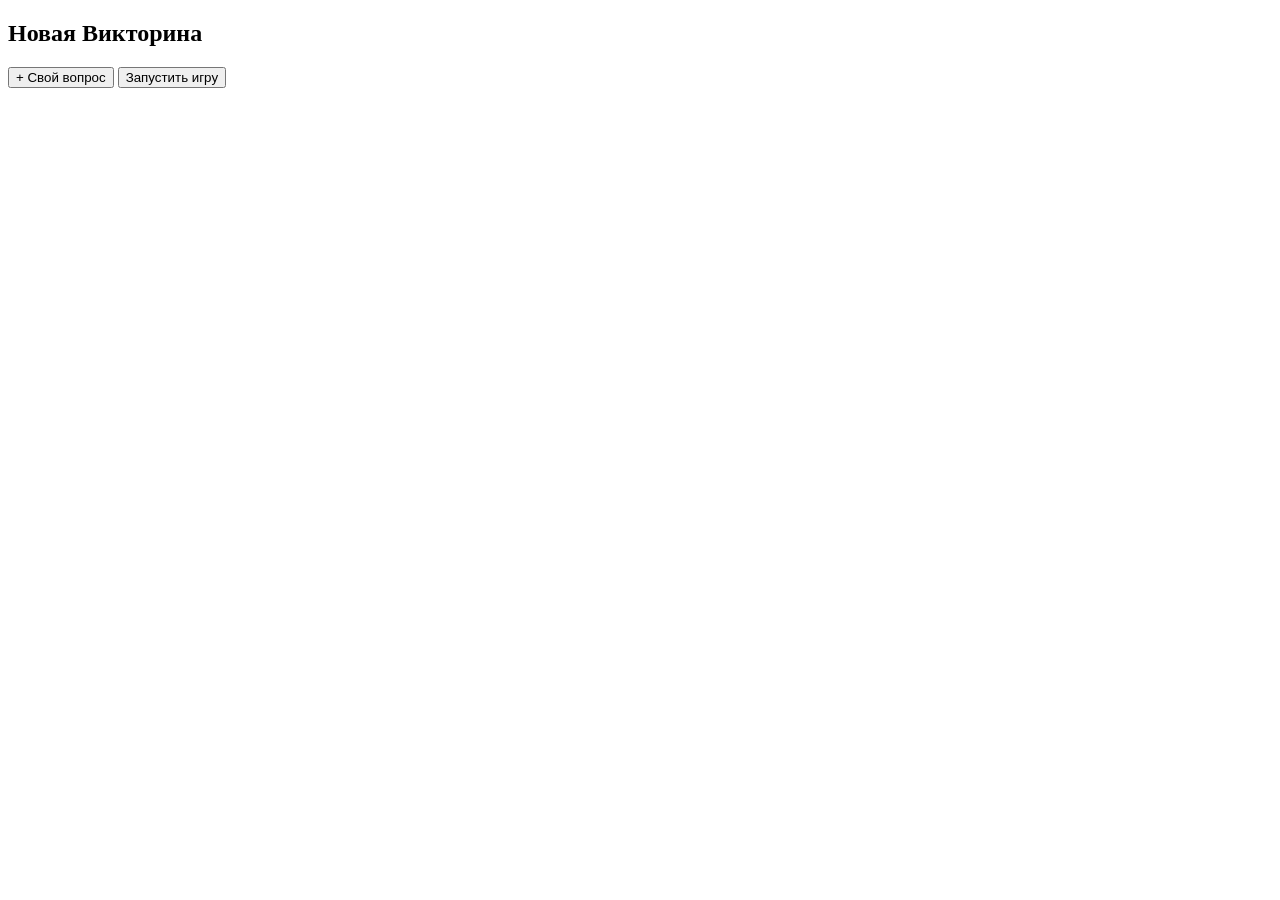
==== frontend/create.html @ ed693cd4 "Обнова" ====
<!DOCTYPE html>
<html lang="ru">
<head>
    <meta charset="UTF-8">
    <title>Создать Викторину</title>
    <link rel="stylesheet" href="css/style.css">
    <link rel="stylesheet" href="css/admin.css">
</head>
<body>
    <div class="glass-card">
        <h2>Новая Викторина</h2>
        <div id="questions-list"></div>
        <button onclick="addNewQuestion()" class="btn-add">+ Свой вопрос</button>
        <button onclick="saveAndGo()" class="btn-primary">Запустить игру</button>
    </div>

    <script src="js/admin.js"></script>
</body>
</html>
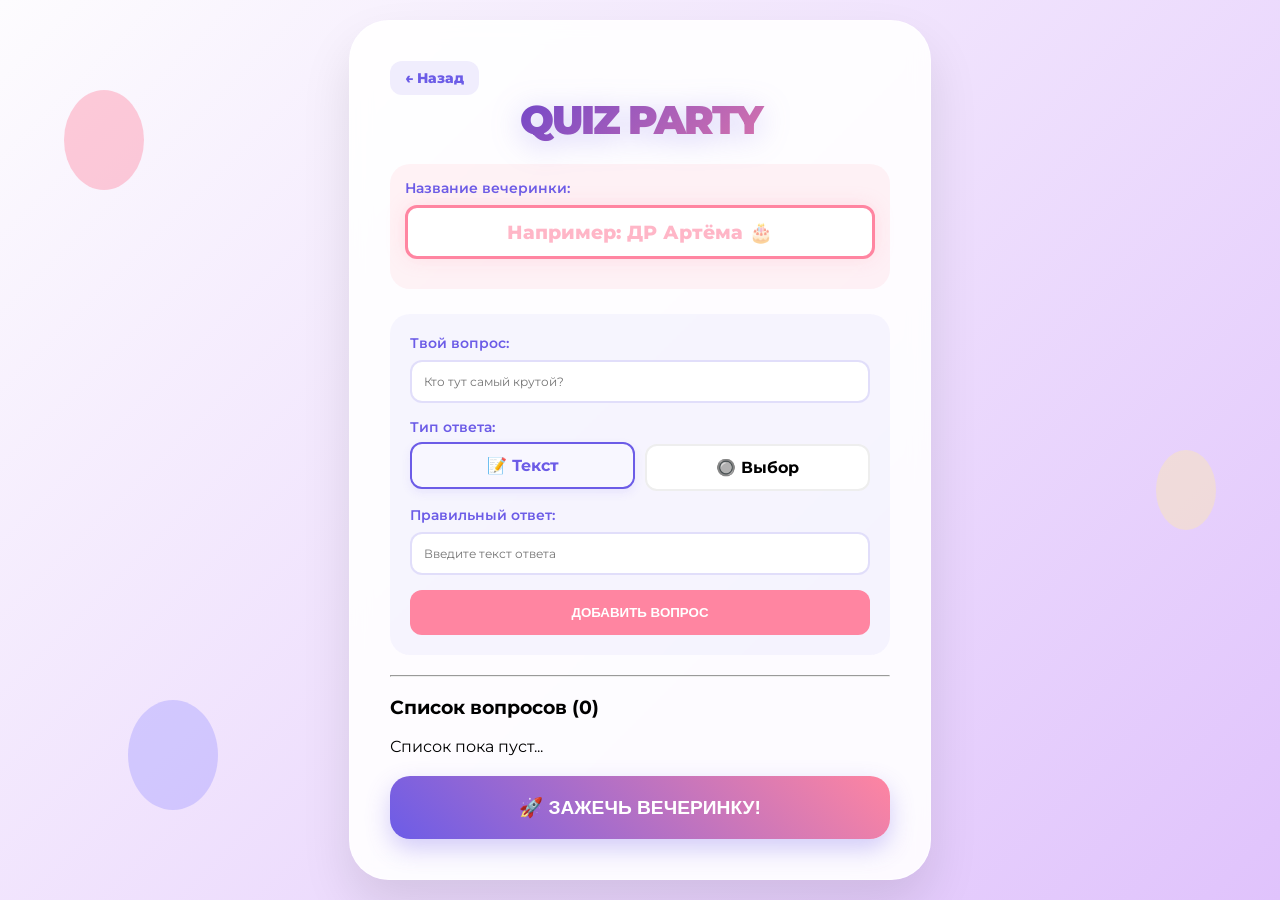
==== commit 2b4e35e1: "redesign and logic code copy" ====
--- a/frontend/create.html
+++ b/frontend/create.html
@@ -2,18 +2,80 @@
 <html lang="ru">
 <head>
     <meta charset="UTF-8">
-    <title>Создать Викторину</title>
+    <meta name="viewport" content="width=device-width, initial-scale=1.0, maximum-scale=1.0, user-scalable=no">
+    <title>Создание Quiz Party</title>
+    <link href="https://fonts.googleapis.com/css2?family=Montserrat:wght@400;600;800&display=swap" rel="stylesheet">
     <link rel="stylesheet" href="css/style.css">
-    <link rel="stylesheet" href="css/admin.css">
+    <link rel="stylesheet" href="css/create.css">
 </head>
-<body>
-    <div class="glass-card">
-        <h2>Новая Викторина</h2>
-        <div id="questions-list"></div>
-        <button onclick="addNewQuestion()" class="btn-add">+ Свой вопрос</button>
-        <button onclick="saveAndGo()" class="btn-primary">Запустить игру</button>
+<body class="party-bg">
+    <div id="toast-container"></div>
+    <div class="balloon balloon-1"></div>
+    <div class="balloon balloon-2"></div>
+    <div class="balloon balloon-3"></div>
+
+    <div class="main-container">
+        <div class="party-card">
+            <div class="header-nav">
+                <a href="index.html" class="btn-back">← Назад</a>
+            </div>
+            <h1 class="party-title">QUIZ PARTY</h1>
+            
+            <div class="input-group main-title-group">
+                <label>Название вечеринки:</label>
+                <input type="text" id="quiz-title-input" placeholder="Например: ДР Артёма 🎂" class="main-title-input">
+            </div>
+
+            <div class="creation-zone">
+                <div class="input-group">
+                    <label>Твой вопрос:</label>
+                    <input type="text" id="q-input-text" placeholder="Кто тут самый крутой?">
+                </div>
+
+                <div class="input-group">
+                    <label>Тип ответа:</label>
+                    <div class="type-selector">
+                        <div class="type-option" onclick="selectType('text', this)">
+                            <span class="type-icon">📝</span> Текст
+                        </div>
+                        <div class="type-option active" onclick="selectType('options', this)">
+                            <span class="type-icon">🔘</span> Выбор
+                        </div>
+                        <input type="hidden" id="q-input-type" value="options">
+                    </div>
+                </div>
+
+                <div id="options-fields" class="options-creation-zone">
+                    <p class="section-hint">Отметь правильный вариант:</p>
+                    <div class="opt-create-row"><input type="text" id="opt-1" placeholder="Вариант 1" class="opt-input"> <input type="radio" name="correct-opt" value="0" checked></div>
+                    <div class="opt-create-row"><input type="text" id="opt-2" placeholder="Вариант 2" class="opt-input"> <input type="radio" name="correct-opt" value="1"></div>
+                    <div class="opt-create-row"><input type="text" id="opt-3" placeholder="Вариант 3" class="opt-input"> <input type="radio" name="correct-opt" value="2"></div>
+                    <div class="opt-create-row"><input type="text" id="opt-4" placeholder="Вариант 4" class="opt-input"> <input type="radio" name="correct-opt" value="3"></div>
+                </div>
+
+                <div id="correct-answer-zone" class="input-group" style="display: none;">
+                    <label>Правильный ответ:</label>
+                    <input type="text" id="q-input-correct" placeholder="Введите текст ответа">
+                </div>
+
+                <button id="add-btn" onclick="addQuestionToList()" class="btn-party-add">ДОБАВИТЬ ВОПРОС</button>
+            </div>
+
+            <hr class="party-hr">
+
+            <div class="list-zone">
+                <h3 class="list-title">Список вопросов (<span id="q-count">0</span>)</h3>
+                <div id="questions-list" class="party-scroll-list">
+                    <div class="empty-list-msg">Список пока пуст...</div>
+                </div>
+            </div>
+
+            <button onclick="saveAndGo()" class="btn-party-launch">
+                <span class="btn-glow"></span>
+                <span class="btn-content">🚀 ЗАЖЕЧЬ ВЕЧЕРИНКУ!</span>
+            </button>
+        </div>
     </div>
-
-    <script src="js/admin.js"></script>
+    <script src="js/create.js"></script>
 </body>
 </html>
--- a/frontend/css/style.css
+++ b/frontend/css/style.css
@@ -0,0 +1,44 @@
+body {
+    margin: 0; font-family: 'Montserrat', sans-serif;
+    background: linear-gradient(135deg, #fdfcfe 0%, #e0c3fc 100%);
+    min-height: 100vh;
+}
+
+.main-container {
+    display: flex; justify-content: center; padding: 20px;
+}
+
+.party-card {
+    background: rgba(255,255,255,0.9);
+    padding: 30px; border-radius: 30px;
+    width: 100%; max-width: 500px;
+    box-shadow: 0 10px 30px rgba(0,0,0,0.1);
+    z-index: 10;
+}
+
+.balloon {
+    position: fixed; border-radius: 50%; opacity: 0.4; z-index: 1;
+    animation: float 6s infinite ease-in-out;
+}
+.balloon-1 { width: 80px; height: 100px; background: #ff85a1; top: 10%; left: 5%; }
+.balloon-2 { width: 60px; height: 80px; background: #ffeaa7; top: 50%; right: 5%; animation-delay: 2s; }
+.balloon-3 { width: 90px; height: 110px; background: #a29bfe; bottom: 10%; left: 10%; animation-delay: 4s; }
+
+@keyframes float {
+    0%, 100% { transform: translateY(0); }
+    50% { transform: translateY(-20px); }
+}
+
+/* Отключаем жесты масштабирования на уровне CSS */
+html, body {
+    touch-action: pan-x pan-y; /* Разрешает только скролл, запрещает зум щипком */
+}
+
+/* Убираем синюю рамку и зум при фокусе */
+input, select, textarea {
+    font-size: 12px !important; 
+}
+
+* {
+    -webkit-tap-highlight-color: transparent; /* Убирает синюю рамку при клике на кнопки/инпуты */
+}
--- a/frontend/css/create.css
+++ b/frontend/css/create.css
@@ -0,0 +1,359 @@
+/* Твой старый CSS дополняем этими блоками */
+.creation-zone {
+    text-align: left;
+    background: rgba(108, 92, 231, 0.05);
+    padding: 20px;
+    border-radius: 20px;
+    margin-bottom: 20px;
+}
+
+.input-group label {
+    display: block;
+    font-weight: 600;
+    margin-bottom: 8px;
+    color: #6c5ce7;
+    font-size: 0.9rem;
+}
+
+.input-group input, .input-group select, .opt-input {
+    width: 100%;
+    padding: 12px;
+    border: 2px solid rgba(108, 92, 231, 0.2);
+    border-radius: 12px;
+    margin-bottom: 15px;
+    font-family: 'Montserrat', sans-serif;
+    box-sizing: border-box;
+}
+
+/* Стили для Нового заголовка */
+.main-title-group {
+    margin-bottom: 25px;
+    padding: 15px;
+    background: rgba(255, 133, 161, 0.1);
+    border-radius: 20px;
+}
+
+.main-title-input {
+    font-size: 1.2rem !important;
+    font-weight: 800 !important;
+    /* ВОТ ЗДЕСЬ МЕНЯЕМ ЦВЕТ */
+    color: #ff85a1 !important; 
+    text-align: center;
+    border: 2px dashed #ff85a1 !important;
+    background: white; /* Можно добавить белый фон, чтобы текст лучше читался */
+}
+
+/* Если хочешь, чтобы при наборе текста он тоже был розовым */
+.main-title-input::placeholder {
+    color: rgba(255, 133, 161, 0.6);
+}
+
+/* Стили для Селектора типов */
+.type-selector {
+    display: flex;
+    gap: 10px;
+    margin-bottom: 15px;
+}
+.type-option {
+    flex: 1;
+    background: white;
+    padding: 12px;
+    border-radius: 12px;
+    border: 2px solid #eee;
+    cursor: pointer;
+    text-align: center;
+    transition: 0.3s;
+    font-weight: 700;
+}
+.type-option.active {
+    border-color: #6c5ce7;
+    background: #f8f7ff;
+    color: #6c5ce7;
+    transform: translateY(-2px);
+    box-shadow: 0 4px 10px rgba(108, 92, 231, 0.1);
+}
+
+/* Эпичная Кнопка */
+.btn-party-launch {
+    position: relative;
+    width: 100%;
+    padding: 20px;
+    margin-top: 20px;
+    background: linear-gradient(45deg, #6c5ce7, #ff85a1);
+    color: white;
+    border: none;
+    border-radius: 20px;
+    font-weight: 900;
+    font-size: 1.2rem;
+    cursor: pointer;
+    overflow: hidden;
+    transition: 0.3s;
+    box-shadow: 0 10px 25px rgba(108, 92, 231, 0.3);
+}
+.btn-party-launch:hover { transform: scale(1.02); }
+.btn-glow {
+    position: absolute;
+    top: 0; left: -100%;
+    width: 50%; height: 100%;
+    background: linear-gradient(90deg, transparent, rgba(255,255,255,0.3), transparent);
+    animation: shine 2.5s infinite;
+}
+@keyframes shine { to { left: 200%; } }
+
+/* Стили Toasts */
+#toast-container { position: fixed; top: 20px; right: 20px; z-index: 1000; }
+.toast {
+    background: #2d3436;
+    color: white;
+    padding: 15px 25px;
+    border-radius: 12px;
+    margin-bottom: 10px;
+    box-shadow: 0 5px 15px rgba(0,0,0,0.2);
+    animation: slideIn 0.3s ease-out;
+}
+@keyframes slideIn { from { transform: translateX(100%); } to { transform: translateX(0); } }
+
+/* Остальные старые стили... */
+.btn-party-add { width: 100%; padding: 15px; background: #ff85a1; color: white; border: none; border-radius: 12px; font-weight: 800; cursor: pointer; }
+.party-scroll-list { max-height: 300px; overflow-y: auto; }
+
+.question-item-complex {
+    background: white;
+    padding: 20px;
+    border-radius: 20px;
+    margin-bottom: 15px;
+    border-left: 8px solid #ff85a1;
+    box-shadow: 0 4px 15px rgba(0,0,0,0.05);
+    position: relative;
+}
+
+.q-header-row {
+    display: flex;
+    justify-content: space-between;
+    align-items: flex-start;
+    margin-bottom: 15px;
+}
+
+.q-header-row {
+    display: flex;
+    justify-content: space-between;
+    align-items: flex-start;
+    margin-bottom: 15px;
+}
+
+.q-actions {
+    display: flex;
+    gap: 10px;
+}
+
+.action-btn {
+    background: #f1f2f6;
+    border: none;
+    padding: 8px;
+    border-radius: 8px;
+    cursor: pointer;
+    font-size: 1.1rem;
+    transition: 0.2s;
+}
+
+.action-btn:hover { background: #dfe4ea; transform: scale(1.1); }
+.btn-edit:hover { color: #6c5ce7; }
+.btn-delete:hover { color: #ff7675; }
+
+/* Сетка вариантов в списке */
+.preview-options-grid {
+    display: grid;
+    grid-template-columns: 1fr 1fr;
+    gap: 8px;
+    margin-top: 10px;
+}
+
+.preview-opt-item {
+    padding: 8px 12px;
+    background: #f8f9fa;
+    border-radius: 10px;
+    font-size: 0.85rem;
+    border: 1px solid #eee;
+    color: #2d3436;
+}
+
+.preview-opt-item.is-correct {
+    background: #e1fdf0 !important;
+    border-color: #2ecc71 !important;
+    color: #27ae60 !important;
+    font-weight: 700;
+}
+
+.preview-correct-text {
+    margin-top: 10px;
+    font-weight: 700;
+    color: #2ecc71;
+    font-size: 0.9rem;
+}
+
+.opt-create-row {
+    display: flex;
+    align-items:
+    center; gap: 10px;
+}
+
+/* Кнопка назад */
+.header-nav {
+    display: flex;
+    justify-content: flex-start;
+    margin-bottom: -20px;
+}
+
+.btn-back {
+    text-decoration: none;
+    color: #6c5ce7;
+    font-weight: 800;
+    font-size: 0.9rem;
+    padding: 8px 15px;
+    background: rgba(108, 92, 231, 0.1);
+    border-radius: 12px;
+    transition: 0.3s;
+}
+
+.btn-back:hover {
+    background: #6c5ce7;
+    color: white;
+}
+
+/* Красивый заголовок QUIZ PARTY */
+.party-title {
+    font-size: 2.5rem;
+    font-weight: 900;
+    background: linear-gradient(135deg, #4834d4, #ff85a1);
+    -webkit-background-clip: text;
+    -webkit-text-fill-color: transparent;
+    filter: drop-shadow(0 5px 15px rgba(108, 92, 231, 0.3));
+    letter-spacing: -2px;
+    margin: 20px 0;
+    text-align: center;
+    text-transform: uppercase;
+}
+
+/* Оживим фон карточки */
+.party-card {
+    background: rgba(255, 255, 255, 0.9);
+    backdrop-filter: blur(10px);
+    border: 1px solid rgba(255, 255, 255, 0.5);
+    box-shadow: 0 25px 50px rgba(0, 0, 0, 0.1);
+    border-radius: 40px;
+    padding: 40px;
+}
+
+/* Поле названия вечеринки делаем еще сочнее */
+.main-title-input {
+    border: 3px solid #ff85a1 !important;
+    box-shadow: 0 0 20px rgba(255, 133, 161, 0.2);
+    border-style: solid !important; /* Убираем dashed для серьезности */
+}
+
+/* --- МОБИЛЬНАЯ АДАПТАЦИЯ --- */
+@media screen and (max-width: 480px) {
+    /* Уменьшаем общие отступы страницы */
+    .main-container {
+        padding: 10px;
+    }
+
+    .party-card {
+        padding: 20px 15px;
+        border-radius: 25px;
+    }
+
+    /* Делаем заголовок компактнее */
+    .party-title {
+        font-size: 2.2rem;
+        margin: 10px 0 15px;
+        letter-spacing: -1px;
+    }
+
+    /* Название вечеринки — меньше высоту */
+    .main-title-group {
+        padding: 10px;
+        margin-bottom: 15px;
+    }
+
+    .main-title-input {
+        font-size: 1rem !important;
+        padding: 10px !important;
+    }
+
+    /* Зона создания вопроса */
+    .creation-zone {
+        padding: 15px;
+        border-radius: 15px;
+    }
+
+    .input-group label {
+        font-size: 0.8rem;
+        margin-bottom: 5px;
+    }
+
+    .input-group input, .opt-input {
+        padding: 10px;
+        font-size: 0.9rem;
+        margin-bottom: 10px;
+    }
+
+    /* Селектор типа ответа в один ряд, но мельче */
+    .type-option {
+        padding: 8px;
+        font-size: 0.85rem;
+    }
+
+    .type-icon {
+        display: none; /* Прячем иконки на мобилках для экономии места */
+    }
+
+    /* Компактные строки вариантов */
+    .opt-create-row {
+        gap: 5px;
+    }
+    
+    .opt-create-row input[type="radio"] {
+        width: 20px;
+        height: 20px;
+    }
+
+    /* Список добавленных вопросов */
+    .question-item-complex {
+        padding: 12px;
+        border-left-width: 5px;
+    }
+
+    .preview-options-grid {
+        grid-template-columns: 1fr; /* В колонку, чтобы не теснились */
+        gap: 4px;
+    }
+
+    .preview-opt-item {
+        padding: 5px 10px;
+        font-size: 0.8rem;
+    }
+
+    /* Кнопки */
+    .btn-party-add {
+        padding: 12px;
+        font-size: 0.9rem;
+    }
+
+    .btn-party-launch {
+        padding: 15px;
+        font-size: 1rem;
+        border-radius: 15px;
+    }
+
+    .header-nav {
+        margin-bottom: 0;
+    }
+    
+    .btn-back {
+        font-size: 0.75rem;
+        padding: 5px 10px;
+    }
+}
+
+
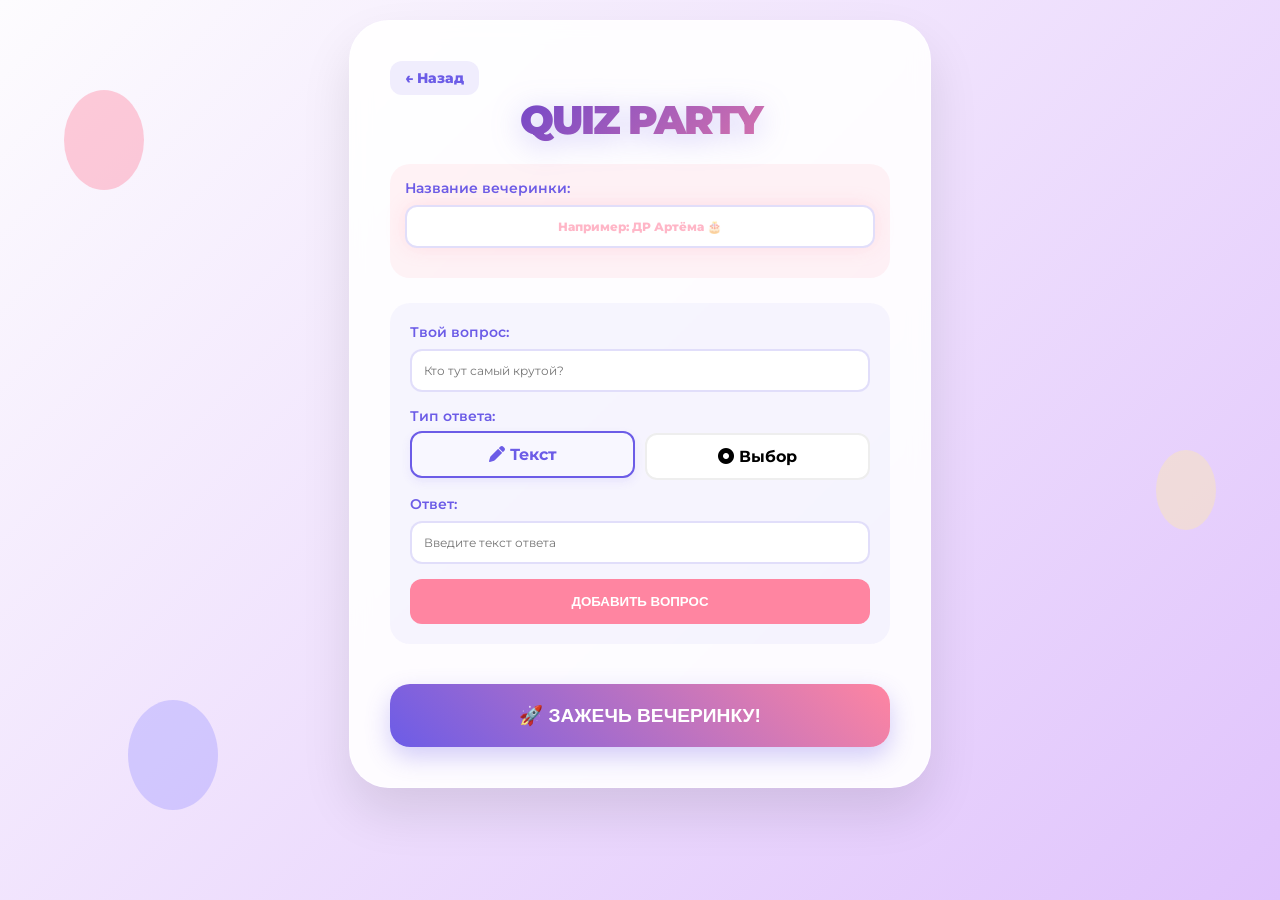
==== commit 0de888b0: "show results confeti" ====
--- a/frontend/create.html
+++ b/frontend/create.html
@@ -5,6 +5,8 @@
     <meta name="viewport" content="width=device-width, initial-scale=1.0, maximum-scale=1.0, user-scalable=no">
     <title>Создание Quiz Party</title>
     <link href="https://fonts.googleapis.com/css2?family=Montserrat:wght@400;600;800&display=swap" rel="stylesheet">
+    <link rel="stylesheet" href="https://cdnjs.cloudflare.com/ajax/libs/font-awesome/6.4.0/css/all.min.css">
+    <link rel="stylesheet" href="https://cdnjs.cloudflare.com/ajax/libs/font-awesome/6.4.0/css/all.min.css" integrity="sha512-papE4t6p+4Ztgn9D2R4Xj2y74GgHgPoJ+ehvW4QcCj+qMCEZ0R4ULrHav+dTpsI2YErRnHEmfSmB23zZQebxww==" crossorigin="anonymous" referrerpolicy="no-referrer" />
     <link rel="stylesheet" href="css/style.css">
     <link rel="stylesheet" href="css/create.css">
 </head>
@@ -29,17 +31,17 @@
             <div class="creation-zone">
                 <div class="input-group">
                     <label>Твой вопрос:</label>
-                    <input type="text" id="q-input-text" placeholder="Кто тут самый крутой?">
+                    <input type="text" id="q-input-text" placeholder="Кто тут самый крутой?" maxlength="70">
                 </div>
 
                 <div class="input-group">
                     <label>Тип ответа:</label>
                     <div class="type-selector">
                         <div class="type-option" onclick="selectType('text', this)">
-                            <span class="type-icon">📝</span> Текст
+                            <i class="fa-solid fa-pen"></i> Текст
                         </div>
                         <div class="type-option active" onclick="selectType('options', this)">
-                            <span class="type-icon">🔘</span> Выбор
+                            <i class="fa-solid fa-circle-dot"></i> Выбор
                         </div>
                         <input type="hidden" id="q-input-type" value="options">
                     </div>
@@ -54,20 +56,23 @@
                 </div>
 
                 <div id="correct-answer-zone" class="input-group" style="display: none;">
-                    <label>Правильный ответ:</label>
-                    <input type="text" id="q-input-correct" placeholder="Введите текст ответа">
+                    <label>Ответ:</label>
+                    <input type="text" id="q-input-correct" placeholder="Введите текст ответа" maxlength="35">
                 </div>
 
                 <button id="add-btn" onclick="addQuestionToList()" class="btn-party-add">ДОБАВИТЬ ВОПРОС</button>
             </div>
 
-            <hr class="party-hr">
-
             <div class="list-zone">
-                <h3 class="list-title">Список вопросов (<span id="q-count">0</span>)</h3>
-                <div id="questions-list" class="party-scroll-list">
-                    <div class="empty-list-msg">Список пока пуст...</div>
+                <div class="questions-header">
+                    <div class="questions-title">
+                        Вопросы
+                    </div>
+                    <div class="questions-count">
+                        <span id="q-count">0</span>
+                    </div>
                 </div>
+                <div id="questions-list" class="party-scroll-list"></div>
             </div>
 
             <button onclick="saveAndGo()" class="btn-party-launch">
--- a/frontend/css/create.css
+++ b/frontend/css/create.css
@@ -34,13 +34,13 @@
 }
 
 .main-title-input {
-    font-size: 1.2rem !important;
-    font-weight: 800 !important;
-    /* ВОТ ЗДЕСЬ МЕНЯЕМ ЦВЕТ */
-    color: #ff85a1 !important; 
+    font-size: 1.2rem;
+    font-weight: 800;
+    color: #ff85a1;
     text-align: center;
-    border: 2px dashed #ff85a1 !important;
-    background: white; /* Можно добавить белый фон, чтобы текст лучше читался */
+    border: 3px solid #ff85a1;
+    background: white;
+    box-shadow: 0 0 20px rgba(255, 133, 161, 0.2);
 }
 
 /* Если хочешь, чтобы при наборе текста он тоже был розовым */
@@ -113,88 +113,74 @@
 }
 @keyframes slideIn { from { transform: translateX(100%); } to { transform: translateX(0); } }
 
-/* Остальные старые стили... */
 .btn-party-add { width: 100%; padding: 15px; background: #ff85a1; color: white; border: none; border-radius: 12px; font-weight: 800; cursor: pointer; }
 .party-scroll-list { max-height: 300px; overflow-y: auto; }
 
-.question-item-complex {
-    background: white;
-    padding: 20px;
-    border-radius: 20px;
-    margin-bottom: 15px;
-    border-left: 8px solid #ff85a1;
-    box-shadow: 0 4px 15px rgba(0,0,0,0.05);
-    position: relative;
-}
-
-.q-header-row {
-    display: flex;
-    justify-content: space-between;
-    align-items: flex-start;
-    margin-bottom: 15px;
-}
-
-.q-header-row {
-    display: flex;
-    justify-content: space-between;
-    align-items: flex-start;
-    margin-bottom: 15px;
-}
-
-.q-actions {
-    display: flex;
-    gap: 10px;
-}
-
-.action-btn {
-    background: #f1f2f6;
-    border: none;
-    padding: 8px;
-    border-radius: 8px;
-    cursor: pointer;
-    font-size: 1.1rem;
-    transition: 0.2s;
-}
-
-.action-btn:hover { background: #dfe4ea; transform: scale(1.1); }
+.action-btn:hover {transform: scale(1.2); }
 .btn-edit:hover { color: #6c5ce7; }
-.btn-delete:hover { color: #ff7675; }
-
-/* Сетка вариантов в списке */
+.btn-delete:hover { color: #f04b4b; }
+
 .preview-options-grid {
     display: grid;
-    grid-template-columns: 1fr 1fr;
-    gap: 8px;
-    margin-top: 10px;
+    grid-template-columns: repeat(2, 1fr); /* всегда 2 колонки */
+    gap: 4px;
+    width: 100%;
 }
 
 .preview-opt-item {
-    padding: 8px 12px;
-    background: #f8f9fa;
+    font-size: 0.7rem;
+    padding: 2px 4px;
+    border-radius: 4px;
+    background: #ffffff;
+    border: 1px solid #dcdde1;
+}
+
+.preview-opt-item.is-correct {
+    background: #e8fff3;
+    border-color: #2ecc71;
+    color: #27ae60;
+    font-weight: 700;
+}
+
+.party-scroll-list::-webkit-scrollbar {
+    width: 6px;
+}
+
+.party-scroll-list::-webkit-scrollbar-thumb {
+    background: #ff85a1;
     border-radius: 10px;
-    font-size: 0.85rem;
-    border: 1px solid #eee;
-    color: #2d3436;
-}
-
-.preview-opt-item.is-correct {
-    background: #e1fdf0 !important;
-    border-color: #2ecc71 !important;
-    color: #27ae60 !important;
+}
+
+.preview-correct-text {
+    margin-top: 4px;
+    font-size: 0.75rem;
     font-weight: 700;
-}
-
-.preview-correct-text {
-    margin-top: 10px;
-    font-weight: 700;
-    color: #2ecc71;
-    font-size: 0.9rem;
+    color: #27ae60;
+
+    /* Новый фон */
+    background: #e8fff3; /* нежно-зеленый прозрачный фон */
+    padding: 2px 6px;                  /* немного воздуха вокруг текста */
+    border-radius: 6px;                 /* мягкие скругления */
+    display: inline-block;              /* чтобы фон обтекал текст, а не всю строку */
+    border: 1px solid #2ecc71; /* вот здесь контур */
+}
+
+.preview-correct-text,
+.preview-opt-item {
+    display: block;            /* блок, чтобы занимал всю ширину контейнера */
+    max-width: 100%;           /* не вылезает за карточку */
+    word-break: break-word;    /* перенос длинных слов */
+    overflow-wrap: break-word;
+    white-space: normal;       /* перенос строк */
+    padding: 2px 6px;
+    border-radius: 6px;
+    margin-top: 3px;           /* отступ сверху */
 }
 
 .opt-create-row {
     display: flex;
-    align-items:
-    center; gap: 10px;
+    align-items: center;
+    gap: 10px;
 }
 
 /* Кнопка назад */
@@ -244,13 +230,6 @@
     padding: 40px;
 }
 
-/* Поле названия вечеринки делаем еще сочнее */
-.main-title-input {
-    border: 3px solid #ff85a1 !important;
-    box-shadow: 0 0 20px rgba(255, 133, 161, 0.2);
-    border-style: solid !important; /* Убираем dashed для серьезности */
-}
-
 /* --- МОБИЛЬНАЯ АДАПТАЦИЯ --- */
 @media screen and (max-width: 480px) {
     /* Уменьшаем общие отступы страницы */
@@ -304,13 +283,15 @@
         font-size: 0.85rem;
     }
 
-    .type-icon {
-        display: none; /* Прячем иконки на мобилках для экономии места */
-    }
-
     /* Компактные строки вариантов */
     .opt-create-row {
         gap: 5px;
+    }
+
+    .type-icon, .type-option i {
+    margin-right: 6px;
+    font-size: 1rem;
+    vertical-align: middle;
     }
     
     .opt-create-row input[type="radio"] {
@@ -318,12 +299,6 @@
         height: 20px;
     }
 
-    /* Список добавленных вопросов */
-    .question-item-complex {
-        padding: 12px;
-        border-left-width: 5px;
-    }
-
     .preview-options-grid {
         grid-template-columns: 1fr; /* В колонку, чтобы не теснились */
         gap: 4px;
@@ -356,4 +331,215 @@
     }
 }
 
-
+.list-zone {
+    margin-top: 25px;
+}
+
+.questions-header {
+    display: flex;
+    align-items: center;
+    justify-content: space-between;
+
+    padding: 10px 14px;
+    margin-bottom: 10px;
+
+    border-radius: 14px;
+
+    background: linear-gradient(135deg, rgba(108,92,231,0.08), rgba(255,133,161,0.08));
+    backdrop-filter: blur(6px);
+}
+
+/* Заголовок */
+
+.questions-title {
+    font-weight: 800;
+    font-size: 0.95rem;
+    letter-spacing: 0.3px;
+
+    background: linear-gradient(135deg,#6c5ce7,#ff85a1);
+    -webkit-background-clip: text;
+    -webkit-text-fill-color: transparent;
+}
+
+/* Счетчик */
+
+.questions-count {
+    min-width: 26px;
+    height: 26px;
+
+    padding: 0 6px;
+
+    display: flex;
+    align-items: center;
+    justify-content: center;
+
+    font-size: 0.75rem;
+    font-weight: 800;
+
+    border-radius: 8px;
+
+    background: linear-gradient(135deg,#6c5ce7,#ff85a1);
+    color: white;
+
+    box-shadow: 0 4px 10px rgba(108,92,231,0.2);
+}
+
+.list-header {
+    display: flex;
+    justify-content: space-between;
+    align-items: center;
+    margin-bottom: 15px;
+}
+
+.list-title {
+    font-size: 1.2rem;
+    font-weight: 800;
+    color: #6c5ce7;
+}
+
+.q-counter {
+    font-size: 0.9rem;
+    opacity: 0.7;
+}
+
+/* Контейнер списка */
+
+.party-scroll-list {
+    max-height: 320px;
+    overflow-y: auto;
+    padding-right: 5px;
+}
+
+/* Пустой список */
+
+.empty-list-msg {
+    text-align: center;
+    padding: 40px 10px;
+    color: #888;
+}
+
+.empty-icon {
+    font-size: 2rem;
+    margin-bottom: 10px;
+}
+
+.question-item-complex:hover {
+    border-color: #ff85a1;
+    transform: translateY(-2px);
+}
+
+/* Верхняя строка */
+.q-header-row {
+    display: flex;
+    justify-content: space-between;
+    align-items: flex-start;
+    gap: 8px;              /* небольшое расстояние между текстом и кнопками */
+}
+
+/* Текст вопроса */
+
+/* Текст вопроса */
+.q-header-row b {
+    flex: 1 1 auto;         /* позволяет сжиматься и расти */
+    font-size: 0.85rem;
+    color: #2d3436;
+    line-height: 1.2;
+
+    word-break: break-word;   /* перенос длинных слов */
+    overflow-wrap: break-word; 
+    white-space: normal;      /* ключевой момент — перенос строк */
+}
+
+/* Кнопки действий */
+
+.q-actions {
+    display: flex;
+    gap: 4px;
+}
+
+.action-btn {
+    background: transparent;
+    border: none;
+    cursor: pointer;
+    font-size: 0.92rem;
+    padding: 2px;
+}
+
+.btn-edit:hover {
+    color: #6c5ce7;
+}
+
+.btn-delete:hover {
+    color: #ff7675;
+}
+
+.question-card {
+    background: rgba(252, 233, 248, 0.504);
+    border-radius: 14px;
+    padding: 10px 12px;
+    margin-bottom: 8px;
+    border: 1.5px solid #f1f2f6;
+    transition: 0.15s;
+    border: 1px dashed #d65aff; /* вот здесь контур */
+}
+
+.question-card:hover {
+    border-color: #f385ff;
+    background: rgba(252, 204, 241, 0.504);
+
+}
+
+/* верх карточки */
+
+.question-top {
+    display: flex;
+    align-items: center;
+    gap: 8px;
+    margin-bottom: 6px;
+}
+
+/* номер */
+
+.question-number {
+    width: 22px;
+    height: 22px;
+    border-radius: 50%;
+    background: #6c5ce7;
+    color: white;
+    font-weight: 700;
+    font-size: 0.7rem;
+    display: flex;
+    align-items: center;
+    justify-content: center;
+}
+
+/* текст */
+
+.question-text {
+    flex: 1 1 0;          /* позволяет расти и сжиматься */
+    min-width: 0;         /* ключевой момент для flex-переноса */
+    font-weight: 700;
+    font-size: 0.85rem;
+    color: #2d3436;
+    line-height: 1.2;
+
+    word-break: break-word;  
+    overflow-wrap: break-word;
+    white-space: normal;
+}
+
+/* кнопки */
+
+.question-actions {
+    display: flex;
+    gap: 4px;
+}
+
+.question-row {
+    padding: 6px 0;
+    border-bottom: 1px solid #f1f2f6;
+}
+
+.question-row:last-child {
+    border-bottom: none;
+}
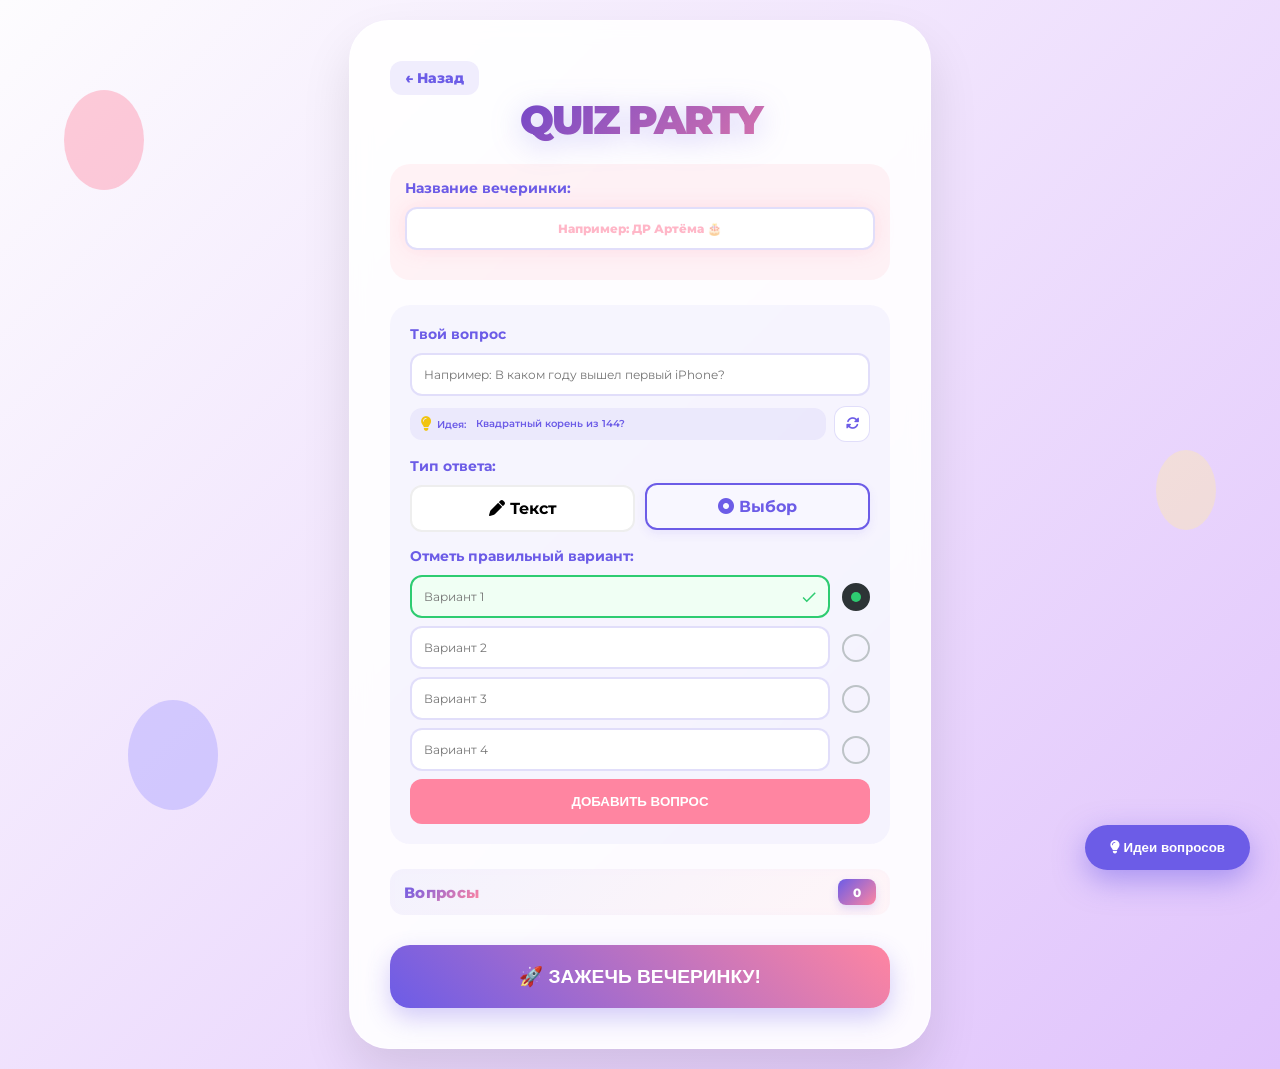
==== commit a8253327: "added idea questions" ====
--- a/frontend/create.html
+++ b/frontend/create.html
@@ -6,7 +6,6 @@
     <title>Создание Quiz Party</title>
     <link href="https://fonts.googleapis.com/css2?family=Montserrat:wght@400;600;800&display=swap" rel="stylesheet">
     <link rel="stylesheet" href="https://cdnjs.cloudflare.com/ajax/libs/font-awesome/6.4.0/css/all.min.css">
-    <link rel="stylesheet" href="https://cdnjs.cloudflare.com/ajax/libs/font-awesome/6.4.0/css/all.min.css" integrity="sha512-papE4t6p+4Ztgn9D2R4Xj2y74GgHgPoJ+ehvW4QcCj+qMCEZ0R4ULrHav+dTpsI2YErRnHEmfSmB23zZQebxww==" crossorigin="anonymous" referrerpolicy="no-referrer" />
     <link rel="stylesheet" href="css/style.css">
     <link rel="stylesheet" href="css/create.css">
 </head>
@@ -30,8 +29,17 @@
 
             <div class="creation-zone">
                 <div class="input-group">
-                    <label>Твой вопрос:</label>
-                    <input type="text" id="q-input-text" placeholder="Кто тут самый крутой?" maxlength="70">
+                    <label>Твой вопрос</label>
+                    <input type="text" id="questionInput" placeholder="Например: В каком году вышел первый iPhone?">
+                    
+                    <div class="idea-wrapper" style="display: flex; align-items: center; gap: 8px;">
+                        <div id="idea-container" class="idea-container" style="flex-grow: 1;">
+                            <i class="fas fa-lightbulb idea-icon"></i> Идея: <span id="random-idea-text">Загрузка...</span>
+                        </div>
+                        <button id="refresh-idea" class="refresh-btn" title="Другой вопрос">
+                            <i class="fas fa-sync-alt"></i>
+                        </button>
+                    </div>
                 </div>
 
                 <div class="input-group">
@@ -47,12 +55,27 @@
                     </div>
                 </div>
 
-                <div id="options-fields" class="options-creation-zone">
-                    <p class="section-hint">Отметь правильный вариант:</p>
-                    <div class="opt-create-row"><input type="text" id="opt-1" placeholder="Вариант 1" class="opt-input"> <input type="radio" name="correct-opt" value="0" checked></div>
-                    <div class="opt-create-row"><input type="text" id="opt-2" placeholder="Вариант 2" class="opt-input"> <input type="radio" name="correct-opt" value="1"></div>
-                    <div class="opt-create-row"><input type="text" id="opt-3" placeholder="Вариант 3" class="opt-input"> <input type="radio" name="correct-opt" value="2"></div>
-                    <div class="opt-create-row"><input type="text" id="opt-4" placeholder="Вариант 4" class="opt-input"> <input type="radio" name="correct-opt" value="3"></div>
+                <div id="options-fields" class="options-creation-zone" style="display: block;">
+                    <div class="input-group">
+                        <label>Отметь правильный вариант:</label>
+                        
+                        <div class="opt-create-row">
+                            <input type="text" id="opt-1" placeholder="Вариант 1" class="opt-input"> 
+                            <input type="radio" name="correct-opt" value="0" checked>
+                        </div>
+                        <div class="opt-create-row">
+                            <input type="text" id="opt-2" placeholder="Вариант 2" class="opt-input"> 
+                            <input type="radio" name="correct-opt" value="1">
+                        </div>
+                        <div class="opt-create-row">
+                            <input type="text" id="opt-3" placeholder="Вариант 3" class="opt-input"> 
+                            <input type="radio" name="correct-opt" value="2">
+                        </div>
+                        <div class="opt-create-row">
+                            <input type="text" id="opt-4" placeholder="Вариант 4" class="opt-input"> 
+                            <input type="radio" name="correct-opt" value="3">
+                        </div>
+                    </div>
                 </div>
 
                 <div id="correct-answer-zone" class="input-group" style="display: none;">
@@ -82,5 +105,25 @@
         </div>
     </div>
     <script src="js/create.js"></script>
+
+<button class="btn-open-library" onclick="toggleLibrary()">
+    <i class="fa-solid fa-lightbulb"></i> Идеи вопросов
+</button>
+
+<div id="library-modal" class="modal-overlay">
+    <div class="modal-content">
+        <div class="modal-header">
+            <h2>💡 Готовые вопросы</h2>
+            <button class="close-modal" onclick="toggleLibrary()">×</button>
+        </div>
+        <div class="library-filter">
+            <button class="filter-btn active" onclick="filterLibrary('all')">Все</button>
+            <button class="filter-btn" onclick="filterLibrary('funny')">Юмор</button>
+            <button class="filter-btn" onclick="filterLibrary('friends')">О нас</button>
+        </div>
+        <div id="library-list" class="library-items-container">
+            </div>
+    </div>
+</div>    
 </body>
 </html>
--- a/frontend/css/create.css
+++ b/frontend/css/create.css
@@ -1,189 +1,15 @@
-/* Твой старый CSS дополняем этими блоками */
-.creation-zone {
-    text-align: left;
-    background: rgba(108, 92, 231, 0.05);
-    padding: 20px;
-    border-radius: 20px;
-    margin-bottom: 20px;
-}
-
-.input-group label {
-    display: block;
-    font-weight: 600;
-    margin-bottom: 8px;
-    color: #6c5ce7;
-    font-size: 0.9rem;
-}
-
-.input-group input, .input-group select, .opt-input {
-    width: 100%;
-    padding: 12px;
-    border: 2px solid rgba(108, 92, 231, 0.2);
-    border-radius: 12px;
-    margin-bottom: 15px;
-    font-family: 'Montserrat', sans-serif;
-    box-sizing: border-box;
-}
-
-/* Стили для Нового заголовка */
-.main-title-group {
-    margin-bottom: 25px;
-    padding: 15px;
-    background: rgba(255, 133, 161, 0.1);
-    border-radius: 20px;
-}
-
-.main-title-input {
-    font-size: 1.2rem;
-    font-weight: 800;
-    color: #ff85a1;
-    text-align: center;
-    border: 3px solid #ff85a1;
-    background: white;
-    box-shadow: 0 0 20px rgba(255, 133, 161, 0.2);
-}
-
-/* Если хочешь, чтобы при наборе текста он тоже был розовым */
-.main-title-input::placeholder {
-    color: rgba(255, 133, 161, 0.6);
-}
-
-/* Стили для Селектора типов */
-.type-selector {
-    display: flex;
-    gap: 10px;
-    margin-bottom: 15px;
-}
-.type-option {
-    flex: 1;
-    background: white;
-    padding: 12px;
-    border-radius: 12px;
-    border: 2px solid #eee;
-    cursor: pointer;
-    text-align: center;
-    transition: 0.3s;
-    font-weight: 700;
-}
-.type-option.active {
-    border-color: #6c5ce7;
-    background: #f8f7ff;
-    color: #6c5ce7;
-    transform: translateY(-2px);
-    box-shadow: 0 4px 10px rgba(108, 92, 231, 0.1);
-}
-
-/* Эпичная Кнопка */
-.btn-party-launch {
-    position: relative;
-    width: 100%;
-    padding: 20px;
-    margin-top: 20px;
-    background: linear-gradient(45deg, #6c5ce7, #ff85a1);
-    color: white;
-    border: none;
-    border-radius: 20px;
-    font-weight: 900;
-    font-size: 1.2rem;
-    cursor: pointer;
-    overflow: hidden;
-    transition: 0.3s;
-    box-shadow: 0 10px 25px rgba(108, 92, 231, 0.3);
-}
-.btn-party-launch:hover { transform: scale(1.02); }
-.btn-glow {
-    position: absolute;
-    top: 0; left: -100%;
-    width: 50%; height: 100%;
-    background: linear-gradient(90deg, transparent, rgba(255,255,255,0.3), transparent);
-    animation: shine 2.5s infinite;
-}
-@keyframes shine { to { left: 200%; } }
-
-/* Стили Toasts */
-#toast-container { position: fixed; top: 20px; right: 20px; z-index: 1000; }
-.toast {
-    background: #2d3436;
-    color: white;
-    padding: 15px 25px;
-    border-radius: 12px;
-    margin-bottom: 10px;
-    box-shadow: 0 5px 15px rgba(0,0,0,0.2);
-    animation: slideIn 0.3s ease-out;
-}
-@keyframes slideIn { from { transform: translateX(100%); } to { transform: translateX(0); } }
-
-.btn-party-add { width: 100%; padding: 15px; background: #ff85a1; color: white; border: none; border-radius: 12px; font-weight: 800; cursor: pointer; }
-.party-scroll-list { max-height: 300px; overflow-y: auto; }
-
-.action-btn:hover {transform: scale(1.2); }
-.btn-edit:hover { color: #6c5ce7; }
-.btn-delete:hover { color: #f04b4b; }
-
-.preview-options-grid {
-    display: grid;
-    grid-template-columns: repeat(2, 1fr); /* всегда 2 колонки */
-    gap: 4px;
-    width: 100%;
-}
-
-.preview-opt-item {
-    font-size: 0.7rem;
-    padding: 2px 4px;
-    border-radius: 4px;
-    background: #ffffff;
-    border: 1px solid #dcdde1;
-}
-
-.preview-opt-item.is-correct {
-    background: #e8fff3;
-    border-color: #2ecc71;
-    color: #27ae60;
-    font-weight: 700;
-}
-
-.party-scroll-list::-webkit-scrollbar {
-    width: 6px;
-}
-
-.party-scroll-list::-webkit-scrollbar-thumb {
-    background: #ff85a1;
-    border-radius: 10px;
-}
-
-.preview-correct-text {
-    margin-top: 4px;
-    font-size: 0.75rem;
-    font-weight: 700;
-    color: #27ae60;
-
-    /* Новый фон */
-    background: #e8fff3; /* нежно-зеленый прозрачный фон */
-    padding: 2px 6px;                  /* немного воздуха вокруг текста */
-    border-radius: 6px;                 /* мягкие скругления */
-    display: inline-block;              /* чтобы фон обтекал текст, а не всю строку */
-    border: 1px solid #2ecc71; /* вот здесь контур */
-}
-
-.preview-correct-text,
-.preview-opt-item {
-    display: block;            /* блок, чтобы занимал всю ширину контейнера */
-    max-width: 100%;           /* не вылезает за карточку */
-    word-break: break-word;    /* перенос длинных слов */
-    overflow-wrap: break-word;
-    white-space: normal;       /* перенос строк */
-    padding: 2px 6px;
-    border-radius: 6px;
-    margin-top: 3px;           /* отступ сверху */
-}
-
-.opt-create-row {
-    display: flex;
-    align-items: center;
-    gap: 10px;
-}
-
-/* Кнопка назад */
+/* =========================================
+   1. БАЗА, ФОН И НАВИГАЦИЯ
+========================================= */
+.party-card {
+    background: rgba(255, 255, 255, 0.9);
+    backdrop-filter: blur(10px);
+    border: 1px solid rgba(255, 255, 255, 0.5);
+    box-shadow: 0 25px 50px rgba(0, 0, 0, 0.1);
+    border-radius: 40px;
+    padding: 40px;
+}
+
 .header-nav {
     display: flex;
     justify-content: flex-start;
@@ -206,7 +32,9 @@
     color: white;
 }
 
-/* Красивый заголовок QUIZ PARTY */
+/* =========================================
+   2. ЗАГОЛОВКИ
+========================================= */
 .party-title {
     font-size: 2.5rem;
     font-weight: 900;
@@ -220,167 +48,198 @@
     text-transform: uppercase;
 }
 
-/* Оживим фон карточки */
-.party-card {
-    background: rgba(255, 255, 255, 0.9);
-    backdrop-filter: blur(10px);
-    border: 1px solid rgba(255, 255, 255, 0.5);
-    box-shadow: 0 25px 50px rgba(0, 0, 0, 0.1);
-    border-radius: 40px;
-    padding: 40px;
-}
-
-/* --- МОБИЛЬНАЯ АДАПТАЦИЯ --- */
-@media screen and (max-width: 480px) {
-    /* Уменьшаем общие отступы страницы */
-    .main-container {
-        padding: 10px;
-    }
-
-    .party-card {
-        padding: 20px 15px;
-        border-radius: 25px;
-    }
-
-    /* Делаем заголовок компактнее */
-    .party-title {
-        font-size: 2.2rem;
-        margin: 10px 0 15px;
-        letter-spacing: -1px;
-    }
-
-    /* Название вечеринки — меньше высоту */
-    .main-title-group {
-        padding: 10px;
-        margin-bottom: 15px;
-    }
-
-    .main-title-input {
-        font-size: 1rem !important;
-        padding: 10px !important;
-    }
-
-    /* Зона создания вопроса */
-    .creation-zone {
-        padding: 15px;
-        border-radius: 15px;
-    }
-
-    .input-group label {
-        font-size: 0.8rem;
-        margin-bottom: 5px;
-    }
-
-    .input-group input, .opt-input {
-        padding: 10px;
-        font-size: 0.9rem;
-        margin-bottom: 10px;
-    }
-
-    /* Селектор типа ответа в один ряд, но мельче */
-    .type-option {
-        padding: 8px;
-        font-size: 0.85rem;
-    }
-
-    /* Компактные строки вариантов */
-    .opt-create-row {
-        gap: 5px;
-    }
-
-    .type-icon, .type-option i {
-    margin-right: 6px;
-    font-size: 1rem;
-    vertical-align: middle;
-    }
-    
-    .opt-create-row input[type="radio"] {
-        width: 20px;
-        height: 20px;
-    }
-
-    .preview-options-grid {
-        grid-template-columns: 1fr; /* В колонку, чтобы не теснились */
-        gap: 4px;
-    }
-
-    .preview-opt-item {
-        padding: 5px 10px;
-        font-size: 0.8rem;
-    }
-
-    /* Кнопки */
-    .btn-party-add {
-        padding: 12px;
-        font-size: 0.9rem;
-    }
-
-    .btn-party-launch {
-        padding: 15px;
-        font-size: 1rem;
-        border-radius: 15px;
-    }
-
-    .header-nav {
-        margin-bottom: 0;
-    }
-    
-    .btn-back {
-        font-size: 0.75rem;
-        padding: 5px 10px;
-    }
-}
-
-.list-zone {
-    margin-top: 25px;
-}
+.main-title-group {
+    margin-bottom: 25px;
+    padding: 15px;
+    background: rgba(255, 133, 161, 0.1);
+    border-radius: 20px;
+}
+
+.main-title-input {
+    width: 100%;
+    font-size: 1.2rem;
+    font-weight: 800;
+    color: #ff85a1;
+    text-align: center;
+    border: 3px solid #ff85a1;
+    background: white;
+    box-shadow: 0 0 20px rgba(255, 133, 161, 0.2);
+    padding: 12px;
+    border-radius: 12px;
+    font-family: 'Montserrat', sans-serif;
+    box-sizing: border-box;
+}
+
+.main-title-input::placeholder {
+    color: rgba(255, 133, 161, 0.6);
+}
+
+/* =========================================
+   3. ЗОНА СОЗДАНИЯ ВОПРОСА
+========================================= */
+.creation-zone {
+    text-align: left;
+    background: rgba(108, 92, 231, 0.05);
+    padding: 20px;
+    border-radius: 20px;
+    margin-bottom: 20px;
+}
+
+.input-group label, 
+.options-creation-zone label {
+    display: block;
+    font-weight: 700;
+    margin-bottom: 10px;
+    color: #6c5ce7;
+    font-size: 0.9rem;
+    text-transform: none;
+}
+
+.input-group input, 
+.input-group select, 
+.opt-input {
+    width: 100%;
+    padding: 12px;
+    border: 2px solid rgba(108, 92, 231, 0.2);
+    border-radius: 12px;
+    margin-bottom: 15px;
+    font-family: 'Montserrat', sans-serif;
+    box-sizing: border-box;
+}
+
+.section-hint {
+    display: none; 
+}
+
+/* СЕЛЕКТОР ТИПОВ */
+.type-selector {
+    display: flex;
+    gap: 10px;
+    margin-bottom: 15px;
+}
+
+.type-option {
+    flex: 1;
+    background: white;
+    padding: 12px;
+    border-radius: 12px;
+    border: 2px solid #eee;
+    cursor: pointer;
+    text-align: center;
+    transition: 0.3s;
+    font-weight: 700;
+}
+
+.type-option.active {
+    border-color: #6c5ce7;
+    background: #f8f7ff;
+    color: #6c5ce7;
+    transform: translateY(-2px);
+    box-shadow: 0 4px 10px rgba(108, 92, 231, 0.1);
+}
+
+/* ВАРИАНТЫ ОТВЕТОВ И РАДИО-КНОПКИ */
+.opt-create-row {
+    display: flex;
+    align-items: center;
+    gap: 12px;
+    margin-bottom: 8px;
+    padding: 0; 
+    background: transparent;
+    border: none;
+    width: 100%;
+}
+
+.opt-input {
+    flex: 1;
+    margin-bottom: 0 !important;
+    padding: 12px 15px;
+    border-radius: 12px;
+    border: 2px solid rgba(108, 92, 231, 0.2);
+    font-family: 'Montserrat', sans-serif;
+}
+
+input[name="correct-opt"] {
+    appearance: none;
+    -webkit-appearance: none;
+    width: 22px;
+    height: 22px;
+    border: 2px solid #bdc3c7;
+    border-radius: 50%;
+    margin: 0;
+    cursor: pointer;
+    position: relative;
+    flex-shrink: 0;
+    display: flex;
+    align-items: center;
+    justify-content: center;
+}
+
+input[name="correct-opt"]:checked {
+    border-color: #2d3436;
+    background: #2d3436;
+}
+
+input[name="correct-opt"]:checked::after {
+    content: "";
+    position: absolute;
+    top: 50%; left: 50%;
+    transform: translate(-50%, -50%);
+    width: 10px; height: 10px;
+    background: #2ecc71;
+    border-radius: 50%;
+}
+
+.opt-create-row.correct-selected .opt-input {
+    background: white;
+    border-color: #2ecc71;
+}
+
+.opt-create-row:has(input[name="correct-opt"]:checked) .opt-input {
+    border-color: #2ecc71 !important;
+    background-color: #f0fff4 !important;
+    background-image: url("data:image/svg+xml,%3Csvg xmlns='http://www.w3.org/2000/svg' viewBox='0 0 24 24' fill='%232ecc71' width='18px' height='18px'%3E%3Cpath d='M0 0h24v24H0z' fill='none'/%3E%3Cpath d='M9 16.17L4.83 12l-1.42 1.41L9 19 21 7l-1.41-1.41z'/%3E%3C/svg%3E");
+    background-repeat: no-repeat;
+    background-position: right 10px center;
+    padding-right: 40px;
+}
+
+/* =========================================
+   4. СПИСОК ВОПРОСОВ (ИНТЕРФЕЙС)
+========================================= */
+.list-zone { margin-top: 25px; }
 
 .questions-header {
     display: flex;
     align-items: center;
     justify-content: space-between;
-
     padding: 10px 14px;
     margin-bottom: 10px;
-
     border-radius: 14px;
-
     background: linear-gradient(135deg, rgba(108,92,231,0.08), rgba(255,133,161,0.08));
     backdrop-filter: blur(6px);
 }
-
-/* Заголовок */
 
 .questions-title {
     font-weight: 800;
     font-size: 0.95rem;
     letter-spacing: 0.3px;
-
     background: linear-gradient(135deg,#6c5ce7,#ff85a1);
     -webkit-background-clip: text;
     -webkit-text-fill-color: transparent;
 }
 
-/* Счетчик */
-
 .questions-count {
-    min-width: 26px;
-    height: 26px;
-
+    min-width: 26px; height: 26px;
     padding: 0 6px;
-
     display: flex;
     align-items: center;
     justify-content: center;
-
     font-size: 0.75rem;
     font-weight: 800;
-
     border-radius: 8px;
-
     background: linear-gradient(135deg,#6c5ce7,#ff85a1);
     color: white;
-
     box-shadow: 0 4px 10px rgba(108,92,231,0.2);
 }
 
@@ -391,18 +250,11 @@
     margin-bottom: 15px;
 }
 
-.list-title {
-    font-size: 1.2rem;
-    font-weight: 800;
-    color: #6c5ce7;
-}
-
-.q-counter {
-    font-size: 0.9rem;
-    opacity: 0.7;
-}
-
-/* Контейнер списка */
+.list-title { font-size: 1.2rem; font-weight: 800; color: #6c5ce7; }
+.q-counter { font-size: 0.9rem; opacity: 0.7; }
+
+.empty-list-msg { text-align: center; padding: 40px 10px; color: #888; }
+.empty-icon { font-size: 2rem; margin-bottom: 10px; }
 
 .party-scroll-list {
     max-height: 320px;
@@ -410,99 +262,35 @@
     padding-right: 5px;
 }
 
-/* Пустой список */
-
-.empty-list-msg {
-    text-align: center;
-    padding: 40px 10px;
-    color: #888;
-}
-
-.empty-icon {
-    font-size: 2rem;
-    margin-bottom: 10px;
-}
-
-.question-item-complex:hover {
-    border-color: #ff85a1;
-    transform: translateY(-2px);
-}
-
-/* Верхняя строка */
-.q-header-row {
-    display: flex;
-    justify-content: space-between;
-    align-items: flex-start;
-    gap: 8px;              /* небольшое расстояние между текстом и кнопками */
-}
-
-/* Текст вопроса */
-
-/* Текст вопроса */
-.q-header-row b {
-    flex: 1 1 auto;         /* позволяет сжиматься и расти */
-    font-size: 0.85rem;
-    color: #2d3436;
-    line-height: 1.2;
-
-    word-break: break-word;   /* перенос длинных слов */
-    overflow-wrap: break-word; 
-    white-space: normal;      /* ключевой момент — перенос строк */
-}
-
-/* Кнопки действий */
-
-.q-actions {
-    display: flex;
-    gap: 4px;
-}
-
-.action-btn {
-    background: transparent;
-    border: none;
-    cursor: pointer;
-    font-size: 0.92rem;
-    padding: 2px;
-}
-
-.btn-edit:hover {
-    color: #6c5ce7;
-}
-
-.btn-delete:hover {
-    color: #ff7675;
-}
-
+.party-scroll-list::-webkit-scrollbar { width: 6px; }
+.party-scroll-list::-webkit-scrollbar-thumb { background: #ff85a1; border-radius: 10px; }
+
+/* =========================================
+   5. КАРТОЧКИ ВОПРОСОВ И ВАРИАНТЫ
+========================================= */
 .question-card {
     background: rgba(252, 233, 248, 0.504);
     border-radius: 14px;
     padding: 10px 12px;
     margin-bottom: 8px;
-    border: 1.5px solid #f1f2f6;
+    border: 1px dashed #d65aff;
     transition: 0.15s;
-    border: 1px dashed #d65aff; /* вот здесь контур */
 }
 
 .question-card:hover {
     border-color: #f385ff;
     background: rgba(252, 204, 241, 0.504);
-
-}
-
-/* верх карточки */
-
-.question-top {
-    display: flex;
-    align-items: center;
-    gap: 8px;
-    margin-bottom: 6px;
-}
-
-/* номер */
+}
+
+.question-item-complex:hover {
+    border-color: #ff85a1;
+    transform: translateY(-2px);
+}
+
+.question-top { display: flex; align-items: center; gap: 8px; margin-bottom: 6px; }
 
 .question-number {
-    width: 22px;
-    height: 22px;
+    width: 22px; height: 22px;
     border-radius: 50%;
     background: #6c5ce7;
     color: white;
@@ -513,33 +301,380 @@
     justify-content: center;
 }
 
-/* текст */
-
-.question-text {
-    flex: 1 1 0;          /* позволяет расти и сжиматься */
-    min-width: 0;         /* ключевой момент для flex-переноса */
+.question-text, .q-header-row b {
+    flex: 1 1 0;
+    min-width: 0;
     font-weight: 700;
     font-size: 0.85rem;
     color: #2d3436;
     line-height: 1.2;
-
-    word-break: break-word;  
+    word-break: break-word;
     overflow-wrap: break-word;
     white-space: normal;
 }
 
-/* кнопки */
-
-.question-actions {
-    display: flex;
+.question-row { padding: 6px 0; border-bottom: 1px solid #f1f2f6; }
+.question-row:last-child { border-bottom: none; }
+
+.preview-options-grid {
+    display: grid;
+    grid-template-columns: repeat(2, 1fr);
     gap: 4px;
-}
-
-.question-row {
-    padding: 6px 0;
-    border-bottom: 1px solid #f1f2f6;
-}
-
-.question-row:last-child {
-    border-bottom: none;
+    width: 100%;
+}
+
+.preview-opt-item {
+    font-size: 0.7rem;
+    padding: 2px 4px;
+    border-radius: 4px;
+    background: #ffffff;
+    border: 1px solid #dcdde1;
+}
+
+.preview-correct-text,
+.preview-opt-item {
+    display: block;
+    max-width: 100%;
+    word-break: break-word;
+    overflow-wrap: break-word;
+    white-space: normal;
+    padding: 2px 6px;
+    border-radius: 6px;
+    margin-top: 3px;
+}
+
+.preview-correct-text {
+    font-size: 0.75rem;
+    font-weight: 700;
+    color: #27ae60;
+    background: #e8fff3;
+    display: inline-block;
+    border: 1px solid #2ecc71;
+}
+
+.preview-opt-item.is-correct {
+    background: #e8fff3;
+    border-color: #2ecc71;
+    color: #27ae60;
+    font-weight: 700;
+}
+
+/* =========================================
+   6. КНОПКИ ДЕЙСТВИЙ (РЕДАКТИРОВАТЬ/УДАЛИТЬ)
+========================================= */
+.q-header-row { display: flex; justify-content: space-between; align-items: flex-start; gap: 8px; }
+.q-actions, .question-actions { display: flex; gap: 4px; }
+.action-btn { background: transparent; border: none; cursor: pointer; font-size: 0.92rem; padding: 2px; transition: 0.2s; }
+.action-btn:hover { transform: scale(1.2); }
+.btn-edit:hover { color: #6c5ce7; }
+.btn-delete:hover { color: #f04b4b; }
+
+/* =========================================
+   7. ГЛАВНЫЕ КНОПКИ
+========================================= */
+.btn-party-add { 
+    width: 100%; padding: 15px; 
+    background: #ff85a1; color: white; 
+    border: none; border-radius: 12px; 
+    font-weight: 800; cursor: pointer; 
+}
+
+.btn-party-launch {
+    position: relative; width: 100%; padding: 20px; margin-top: 20px;
+    background: linear-gradient(45deg, #6c5ce7, #ff85a1);
+    color: white; border: none; border-radius: 20px;
+    font-weight: 900; font-size: 1.2rem; cursor: pointer;
+    overflow: hidden; transition: 0.3s;
+    box-shadow: 0 10px 25px rgba(108, 92, 231, 0.3);
+}
+.btn-party-launch:hover { transform: scale(1.02); }
+
+.btn-glow {
+    position: absolute; top: 0; left: -100%; width: 50%; height: 100%;
+    background: linear-gradient(90deg, transparent, rgba(255,255,255,0.3), transparent);
+    animation: shine 2.5s infinite;
+}
+@keyframes shine { to { left: 200%; } }
+
+/* =========================================
+   8. УВЕДОМЛЕНИЯ (TOASTS)
+========================================= */
+#toast-container { position: fixed; top: 20px; right: 20px; z-index: 1000; }
+.toast {
+    background: #2d3436; color: white; padding: 15px 25px;
+    border-radius: 12px; margin-bottom: 10px;
+    box-shadow: 0 5px 15px rgba(0,0,0,0.2);
+    animation: slideIn 0.3s ease-out;
+}
+@keyframes slideIn { from { transform: translateX(100%); } to { transform: translateX(0); } }
+
+/* =========================================
+   9. БИБЛИОТЕКА ВОПРОСОВ (МОДАЛКА)
+========================================= */
+.btn-open-library {
+    position: fixed; bottom: 30px; right: 30px; z-index: 9999;
+    background: #6c5ce7; color: white; border: none;
+    padding: 15px 25px; border-radius: 50px; font-weight: 800;
+    cursor: pointer; box-shadow: 0 10px 30px rgba(108, 92, 231, 0.5);
+    display: block !important;
+}
+.btn-open-library:hover {
+    transform: scale(1.1) translateY(-5px);
+    box-shadow: 0 15px 25px rgba(108, 92, 231, 0.6);
+}
+
+.modal-overlay {
+    display: none; position: fixed; top: 0; left: 0; 
+    width: 100%; height: 100%; background: rgba(0,0,0,0.8);
+    z-index: 10000; justify-content: center; align-items: center;
+}
+
+.modal-content {
+    background: white; padding: 30px; border-radius: 25px;
+    width: 90%; max-width: 450px; color: #333;
+}
+
+@keyframes modalPop {
+    from { transform: scale(0.8); opacity: 0; }
+    to { transform: scale(1); opacity: 1; }
+}
+
+.modal-header { display: flex; justify-content: space-between; align-items: center; margin-bottom: 20px; }
+.modal-header h2 { color: #6c5ce7; margin: 0; font-size: 1.4rem; }
+.close-modal { background: #eee; border: none; width: 35px; height: 35px; border-radius: 50%; font-size: 1.5rem; cursor: pointer; }
+
+.library-items-container {
+    overflow-y: auto; flex-grow: 1;
+    padding: 10px 5px; margin-top: 5px;
+    clip-path: inset(-15px 0px 0px 0px); 
+}
+
+.library-item {
+    background: #f8f7ff; padding: 18px; border-radius: 18px;
+    margin-bottom: 12px; cursor: pointer; transition: all 0.25s ease;
+    box-shadow: 0 4px 10px rgba(0, 0, 0, 0.03); border: 2px solid #f1f2f6;
+}
+.library-item:hover {
+    border-color: #ff85a1; background: #fff;
+    transform: translateY(-3px); box-shadow: 0 8px 20px rgba(255, 133, 161, 0.15);
+}
+
+.library-item b { display: block; margin-bottom: 8px; color: #2d3436; font-size: 1rem; line-height: 1.3; }
+.library-item span { font-size: 0.75rem; color: #6c5ce7; font-weight: 700; text-transform: uppercase; }
+
+.library-answer-preview {
+    display: inline-block; background: #e8fff3; color: #27ae60;
+    padding: 4px 10px; border-radius: 8px; font-size: 0.8rem;
+    font-weight: 700; margin-top: 5px; border: 1px solid #2ecc71;
+}
+
+.library-tag {
+    display: flex; align-items: center; font-size: 0.7rem;
+    color: #6c5ce7; font-weight: 800; text-transform: uppercase; margin-bottom: 8px;
+}
+.library-tag i { margin-right: 6px; font-size: 0.8rem; color: #6c5ce7; }
+
+.library-filter {
+    display: flex; gap: 8px; margin-bottom: 20px; position: relative;
+    z-index: 10; background: white; padding-bottom: 5px;
+}
+.filter-btn {
+    padding: 8px 16px; border-radius: 12px; border: 1px solid #ddd;
+    background: white; cursor: pointer; font-family: 'Montserrat', sans-serif;
+    font-weight: 600; font-size: 0.8rem;
+}
+.filter-btn.active { background: #6c5ce7; color: white; border-color: #6c5ce7; }
+
+/* =========================================
+   ИДЕИ ВОПРОСОВ (ПОДСКАЗКА ПОД ИНПУТОМ)
+========================================= */
+
+/* Блок идеи */
+.idea-container {
+    /* Гибкость и размеры */
+    flex: 1;
+    height: auto;               /* Разрешаем расти в высоту */
+    min-height: 36px;           /* Достаточно узкая, но удобная для клика */
+    box-sizing: border-box;
+    
+    /* Выравнивание */
+    display: flex;
+    align-items: center;        /* Центровка иконки и текста по вертикали */
+    justify-content: flex-start; /* Прижимаем содержимое к левому краю */
+    
+    /* Красивый дизайн из первого варианта */
+    background: rgba(108, 92, 231, 0.08);
+    border-radius: 12px;
+    border: 1px solid transparent; 
+    color: #6c5ce7;
+    cursor: pointer;
+    transition: all 0.2s ease;  /* Плавность при наведении */
+    
+    /* Отступы и текст */
+    padding: 8px 15px;          /* Оптимальный баланс */
+    gap: 8px;                   /* Расстояние между иконкой, "Идея:" и текстом */
+    font-size: 13px;            /* Чуть компактнее */
+    font-weight: 600;
+    line-height: 1.3;           /* Чтобы перенос строк выглядел аккуратно */
+}
+
+.idea-container {
+    display: flex;
+    align-items: center;      /* Центровка иконки и текста по вертикали */
+    justify-content: flex-start; /* ВСЁ строго влево */
+    
+    /* Высота */
+    height: auto;             /* Разрешаем расти вверх */
+    min-height: 32px;         /* Минимальная высота (сделай меньше, если нужно еще уже) */
+    
+    /* Отступы */
+    padding: 6px 12px;        /* Верх/низ поменьше, чтобы уменьшить высоту */
+    gap: 6px;                 /* Расстояние между иконкой, словом "Идея" и вопросом */
+    
+    /* Текст */
+    font-size: 13px;          /* Общий размер для "Идея:" и вопроса */
+    line-height: 1.3;         /* Чтобы строки при переносе не слипались */
+}
+
+#idea-container {
+    font-size: 10px; /* Или 0.8rem */
+    display: flex;
+    align-items: center;
+    justify-content: flex-start; /* Сдвигает всё влево */
+    gap: 5px; /* Расстояние между иконкой, словом и вопросом */
+    padding-left: 10px;
+}
+
+.idea-container:hover {
+    background: rgba(108, 92, 231, 0.15);
+    border-color: rgba(108, 92, 231, 0.2);
+}
+
+.idea-icon {
+    color: #f1c40f; /* Желтый цвет лампочки */
+    font-size: 0.9rem;
+}
+
+/* Анимация для смены текста */
+.idea-fade {
+    animation: ideaFadeIn 0.5s ease forwards;
+}
+
+@keyframes ideaFadeIn {
+    0% { opacity: 0; transform: translateY(2px); }
+    100% { opacity: 1; transform: translateY(0); }
+}
+
+.idea-wrapper {
+    margin-top: -5px;
+    margin-bottom: 15px;
+}
+
+/* 3. Кнопка обновления */
+.refresh-btn {
+    width: 36px;         /* Ширина = высоте */
+    height: 36px;        /* Высота СТРОГО как у плашки выше */
+    display: flex;
+    align-items: center;
+    justify-content: center;
+    background: #fff;
+    border: 1px solid rgba(108, 92, 231, 0.2); /* Реальная рамка */
+    border-radius: 12px;
+    color: #6c5ce7;
+    cursor: pointer;
+    padding: 0;          /* Сбрасываем внутренние отступы */
+    margin: 0;           /* Сбрасываем внешние отступы */
+    box-sizing: border-box; /* ГАРАНТИРУЕТ, что 1px рамки входит в эти 42px высоты */
+    transition: all 0.2s ease;
+}
+
+.refresh-btn:hover {
+    border-color: #6c5ce7;
+    background: #f8f7ff;
+}
+
+/* Центрируем иконку внутри кнопки */
+/* Состояние иконки внутри кнопки */
+.refresh-btn i {
+    transition: transform 0.4s cubic-bezier(0.4, 0, 0.2, 1); /* Мягкая анимация вращения */
+}
+
+/* 1. Анимация при наведении: поворот на 180 градусов */
+.refresh-btn:hover i {
+    transform: rotate(180deg);
+    color: #6c5ce7; /* Опционально: меняем цвет на брендовый */
+}
+
+/* Анимация появления текста */
+.idea-fade {
+    animation: ideaFadeIn 0.4s ease forwards;
+}
+
+@keyframes ideaFadeIn {
+    0% { opacity: 0; transform: translateY(3px); }
+    100% { opacity: 1; transform: translateY(0); }
+}
+
+#random-idea-text {
+    display: block;
+    word-wrap: break-word;
+    overflow-wrap: break-word;
+    white-space: normal;
+    line-height: 1.2;
+    max-width: 100%;
+    font-size: 0.65rem; 
+    text-align: left; 
+    padding-left: 5px; 
+  
+}
+
+/* 2. Анимация при нажатии: небольшой щелчок или доворот */
+.refresh-btn:active i {
+    transform: rotate(360deg); /* При клике делает полный оборот */
+    transition: transform 0.2s ease; /* Нажатие должно быть быстрым */
+}
+
+/* Опционально: легкая пульсация самой кнопки при нажатии */
+.refresh-btn:active {
+    transform: scale(0.9);
+}
+
+/* 1. Контейнер: жестко центрируем всё содержимое */
+.idea-row {
+    display: flex;
+    align-items: center; /* Центровка по вертикальной оси */
+    gap: 8px;            /* Расстояние между ними */
+    margin: 10px 0 20px;
+    width: 100%;
+}
+
+/* =========================================
+   10. МОБИЛЬНАЯ АДАПТАЦИЯ (MAX-WIDTH: 480PX)
+========================================= */
+@media screen and (max-width: 480px) {
+    .main-container { padding: 10px; }
+    .party-card { padding: 20px 15px; border-radius: 25px; }
+    .party-title { font-size: 2.2rem; margin: 10px 0 15px; letter-spacing: -1px; }
+    
+    .main-title-group { padding: 10px; margin-bottom: 15px; }
+    .main-title-input { font-size: 1rem !important; padding: 10px !important; }
+    
+    .creation-zone { padding: 15px; border-radius: 15px; }
+    .input-group label { font-size: 0.8rem; margin-bottom: 5px; }
+    .input-group input, .opt-input { padding: 10px; font-size: 0.9rem; margin-bottom: 10px; }
+    
+    .type-option { padding: 8px; font-size: 0.85rem; }
+    .type-icon, .type-option i { margin-right: 6px; font-size: 1rem; vertical-align: middle; }
+    
+    .opt-create-row { gap: 5px; }
+    .opt-create-row input[type="radio"] { width: 20px; height: 20px; }
+    
+    .preview-options-grid { grid-template-columns: 1fr; gap: 4px; }
+    .preview-opt-item { padding: 5px 10px; font-size: 0.8rem; }
+    
+    .btn-party-add { padding: 12px; font-size: 0.9rem; }
+    .btn-party-launch { padding: 15px; font-size: 1rem; border-radius: 15px; }
+    
+    .header-nav { margin-bottom: 0; }
+    .btn-back { font-size: 0.75rem; padding: 5px 10px; }
 }
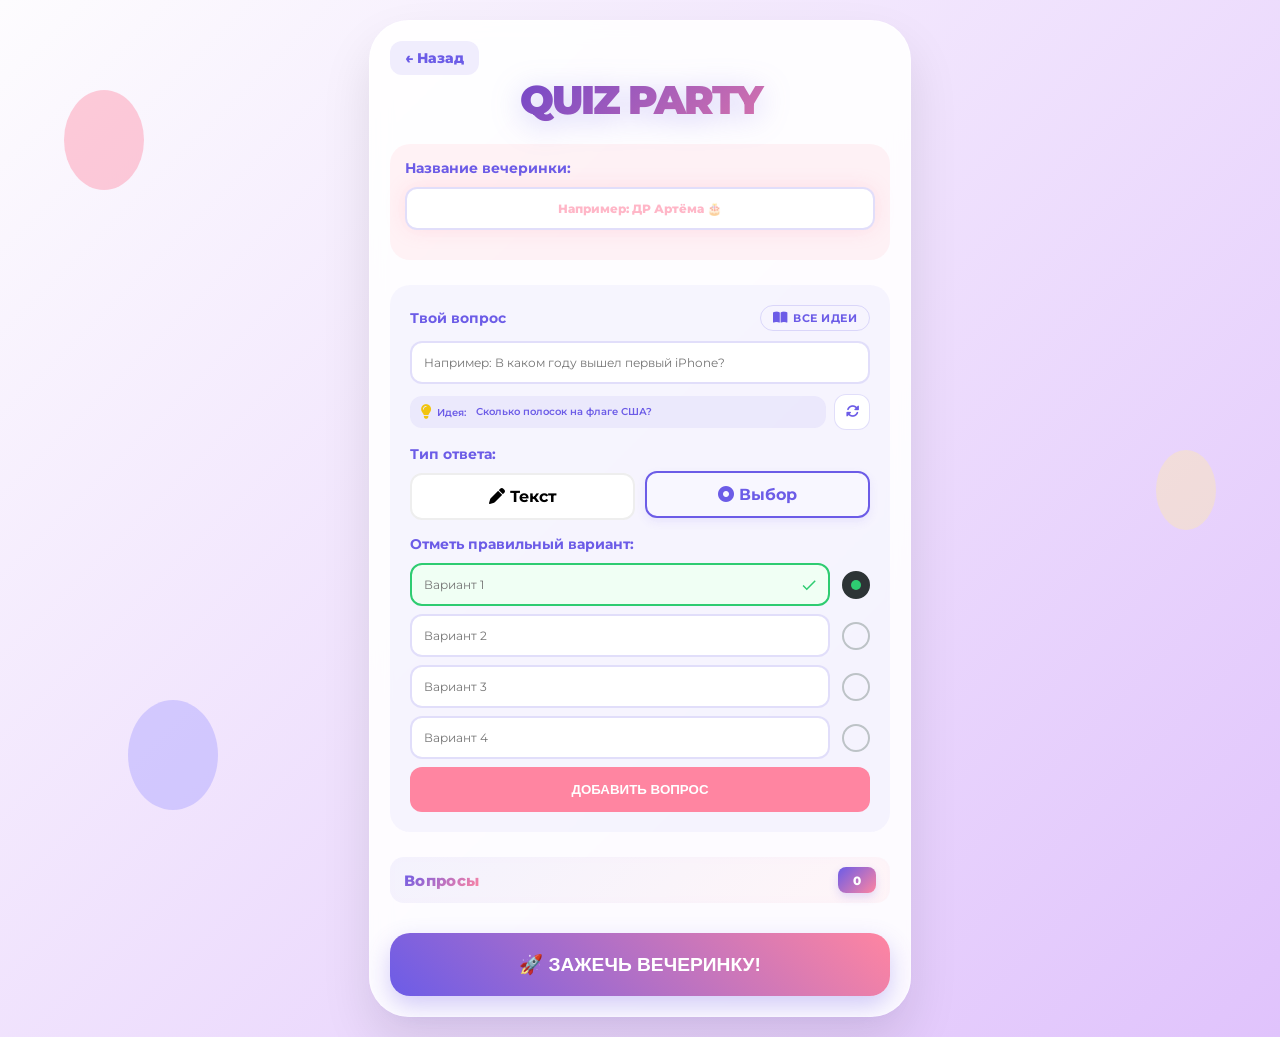
==== commit f2b5d923: "fix create page" ====
--- a/frontend/create.html
+++ b/frontend/create.html
@@ -28,9 +28,15 @@
             </div>
 
             <div class="creation-zone">
-                <div class="input-group">
-                    <label>Твой вопрос</label>
-                    <input type="text" id="questionInput" placeholder="Например: В каком году вышел первый iPhone?">
+               <div class="input-group">
+                    <div style="display: flex; justify-content: space-between; align-items: center; margin-bottom: 10px;">
+                        <label style="margin: 0;">Твой вопрос</label>
+                        <button type="button" class="btn-inline-library" onclick="toggleLibrary()">
+                            <i class="fa-solid fa-book-open"></i> Все идеи
+                        </button>
+                    </div>
+
+                    <input type="text" id="q-input-text" placeholder="Например: В каком году вышел первый iPhone?">
                     
                     <div class="idea-wrapper" style="display: flex; align-items: center; gap: 8px;">
                         <div id="idea-container" class="idea-container" style="flex-grow: 1;">
@@ -105,25 +111,23 @@
         </div>
     </div>
     <script src="js/create.js"></script>
-
-<button class="btn-open-library" onclick="toggleLibrary()">
-    <i class="fa-solid fa-lightbulb"></i> Идеи вопросов
-</button>
-
-<div id="library-modal" class="modal-overlay">
-    <div class="modal-content">
-        <div class="modal-header">
-            <h2>💡 Готовые вопросы</h2>
-            <button class="close-modal" onclick="toggleLibrary()">×</button>
+    <div id="library-modal" class="modal-overlay">
+        <div class="modal-content">
+            <div class="modal-header">
+                <h2>💡 Готовые вопросы</h2>
+                <button class="close-modal" onclick="toggleLibrary()">×</button>
+            </div>
+            <div class="library-filter">
+                <button class="filter-btn active" data-category="all" onclick="filterLibrary('all')">Все</button>
+                <button class="filter-btn" data-category="funny" onclick="filterLibrary('funny')">Юмор</button>
+                <button class="filter-btn" data-category="music" onclick="filterLibrary('music')">Музыка</button>
+                <button class="filter-btn" data-category="sports" onclick="filterLibrary('sports')">Спорт</button>
+                <button class="filter-btn" data-category="movie" onclick="filterLibrary('movie')">Фильмы</button>
+                <button class="filter-btn" data-category="friends" onclick="filterLibrary('friends')">О нас</button>
+            </div>
+            <div id="library-list" class="library-items-container">
+                </div>
         </div>
-        <div class="library-filter">
-            <button class="filter-btn active" onclick="filterLibrary('all')">Все</button>
-            <button class="filter-btn" onclick="filterLibrary('funny')">Юмор</button>
-            <button class="filter-btn" onclick="filterLibrary('friends')">О нас</button>
-        </div>
-        <div id="library-list" class="library-items-container">
-            </div>
-    </div>
-</div>    
+    </div>    
 </body>
 </html>
--- a/frontend/css/style.css
+++ b/frontend/css/style.css
@@ -1,10 +1,16 @@
 body {
-    margin: 0; font-family: 'Montserrat', sans-serif;
+    margin: auto; font-family: 'Montserrat', sans-serif;
     background: linear-gradient(135deg, #fdfcfe 0%, #e0c3fc 100%);
     min-height: 100vh;
 }
 
+
 .main-container {
+    width: 100%;
+    max-width: 622px; /* Ограничение сверху для красоты на ПК */
+    margin:auto;   /* Центрирование */
+    padding: 0 15px;  /* Боковые отступы внутри */
+    box-sizing: border-box;
     display: flex; justify-content: center; padding: 20px;
 }
 
@@ -41,4 +47,12 @@
 
 * {
     -webkit-tap-highlight-color: transparent; /* Убирает синюю рамку при клике на кнопки/инпуты */
-}+}
+
+body {
+    /* Сайт не станет уже 320 пикселей. Если экран меньше — появится горизонтальный скролл */
+    min-width: 320px; 
+    
+    /* Чтобы контент не прилипал к краям на узких экранах */
+    overflow-x: hidden; 
+}
--- a/frontend/css/create.css
+++ b/frontend/css/create.css
@@ -7,7 +7,7 @@
     border: 1px solid rgba(255, 255, 255, 0.5);
     box-shadow: 0 25px 50px rgba(0, 0, 0, 0.1);
     border-radius: 40px;
-    padding: 40px;
+    padding: 20px;
 }
 
 .header-nav {
@@ -411,27 +411,130 @@
 /* =========================================
    9. БИБЛИОТЕКА ВОПРОСОВ (МОДАЛКА)
 ========================================= */
-.btn-open-library {
-    position: fixed; bottom: 30px; right: 30px; z-index: 9999;
-    background: #6c5ce7; color: white; border: none;
-    padding: 15px 25px; border-radius: 50px; font-weight: 800;
-    cursor: pointer; box-shadow: 0 10px 30px rgba(108, 92, 231, 0.5);
-    display: block !important;
-}
+
+.btn-inline-library {
+    /* Обнуляем стандартные стили */
+    appearance: none;
+    border: none;
+    background: transparent;
+    padding: 0;
+    margin: 0;
+    
+    /* Позиционирование и флекс */
+    display: flex;
+    align-items: center;
+    gap: 6px;
+    cursor: pointer;
+    
+    /* Шрифты и текст */
+    font-family: 'Montserrat', sans-serif;
+    font-size: 0.7rem; /* Компактный размер */
+    font-weight: 700; /* Жирный, но не «кричащий» */
+    color: #6c5ce7; /* Твой брендовый фиолетовый */
+    text-transform: uppercase; /* Все заглавные */
+    letter-spacing: 0.5px; /* Легкий межбуквенный отступ для читаемости */
+    
+    /* Тонкая рамка и скругление */
+    border: 1.5px solid rgba(108, 92, 231, 0.2);
+    padding: 5px 12px;
+    border-radius: 20px; /* Сильное скругление (таблетка) */
+    
+    /* Плавные переходы */
+    transition: all 0.2s cubic-bezier(0.4, 0, 0.2, 1);
+    
+    /* Чтобы кнопка не занимала лишнее место */
+    flex-shrink: 0;
+}
+
+/* Стили иконки внутри */
+.btn-inline-library i {
+    font-size: 0.8rem;
+    color: #6c5ce7;
+    transition: transform 0.2s ease;
+}
+
+.btn-inline-library:hover {
+    /* Легкая заливка фона */
+    background: rgba(108, 92, 231, 0.06);
+    
+    /* Делаем рамку чуть активнее */
+    border-color: rgba(108, 92, 231, 0.4);
+    
+    /* Легкое смещение вверх */
+    transform: translateY(-1px);
+    
+    /* Тонкая, едва заметная тень */
+    box-shadow: 0 3px 6px rgba(108, 92, 231, 0.1);
+}
+
+/* Анимация иконки при наведении */
+.btn-inline-library:hover i {
+    /* Иконка немного поворачивается, привлекая внимание */
+    transform: rotate(15deg);
+}
+
+.btn-inline-library:active {
+    /* Эффект «нажатия»: возвращаем вниз и уменьшаем тень */
+    transform: translateY(0px);
+    box-shadow: 0 1px 3px rgba(108, 92, 231, 0.1);
+    background: rgba(108, 92, 231, 0.12); /* Чуть темнее фон */
+}
+
+
 .btn-open-library:hover {
     transform: scale(1.1) translateY(-5px);
     box-shadow: 0 15px 25px rgba(108, 92, 231, 0.6);
 }
 
 .modal-overlay {
-    display: none; position: fixed; top: 0; left: 0; 
-    width: 100%; height: 100%; background: rgba(0,0,0,0.8);
-    z-index: 10000; justify-content: center; align-items: center;
+    display: none; 
+    position: fixed; 
+    top: 0; left: 0; 
+    width: 100%; height: 100%; 
+    background: rgba(0,0,0,0.8);
+    z-index: 10000; 
+    justify-content: center; 
+    align-items: center;
+    
+    /* === ДОБАВЛЕНО ДЛЯ ЗАЩИТЫ ОТ ШАПКИ === */
+    box-sizing: border-box;
+    /* Отступ сверху равен высоте "челки" или минимум 20px */
+    padding: env(safe-area-inset-top, 20px) 10px env(safe-area-inset-bottom, 20px) 10px;
+}
+
+.close-modal {
+    background: #f1f2f6;
+    border: none;
+    width: 36px;
+    height: 36px;
+    border-radius: 50%;
+    font-size: 1.4rem;
+    color: #888;
+    cursor: pointer;
+    display: flex;
+    align-items: center;
+    justify-content: center;
+    transition: all 0.2s ease;
+}
+
+.close-modal:hover {
+    background: #ffe0e6;
+    color: #ff85a1;
+    transform: rotate(90deg);
 }
 
 .modal-content {
-    background: white; padding: 30px; border-radius: 25px;
-    width: 90%; max-width: 450px; color: #333;
+    background: white; 
+    padding: 25px; /* Чуть уменьшил паддинг, чтобы скролл-бар не был слишком далеко */
+    border-radius: 25px;
+    width: 90%; 
+    max-width: 450px; 
+    color: #333;
+    
+    /* === КРИТИЧНО ДЛЯ СКРОЛЛА === */
+    max-height: 85vh; /* Модалка не может быть больше 85% высоты экрана */
+    display: flex;
+    flex-direction: column; /* Заголовок сверху, контент снизу */
 }
 
 @keyframes modalPop {
@@ -443,10 +546,24 @@
 .modal-header h2 { color: #6c5ce7; margin: 0; font-size: 1.4rem; }
 .close-modal { background: #eee; border: none; width: 35px; height: 35px; border-radius: 50%; font-size: 1.5rem; cursor: pointer; }
 
+/* Контейнер со списком вопросов */
 .library-items-container {
-    overflow-y: auto; flex-grow: 1;
-    padding: 10px 5px; margin-top: 5px;
-    clip-path: inset(-15px 0px 0px 0px); 
+    flex-grow: 1;      /* Занимает всё оставшееся место */
+    overflow-y: auto;  /* Скролл появляется ТОЛЬКО здесь и ТОЛЬКО если нужен */
+    padding-right: 5px; /* Место для скроллбара, чтобы не перекрывал контент */
+}
+
+/* Красивый скроллбар для Webkit (Chrome/Safari/Telegram Webview) */
+.library-items-container::-webkit-scrollbar {
+    width: 5px;
+}
+
+.library-items-container::-webkit-scrollbar-track {
+    background: transparent;
+}
+.library-items-container::-webkit-scrollbar-thumb {
+    background: rgba(0, 0, 0, 0.1);
+    border-radius: 10px;
 }
 
 .library-item {
@@ -474,14 +591,40 @@
 }
 .library-tag i { margin-right: 6px; font-size: 0.8rem; color: #6c5ce7; }
 
+/* Блок с кнопками фильтра */
 .library-filter {
-    display: flex; gap: 8px; margin-bottom: 20px; position: relative;
-    z-index: 10; background: white; padding-bottom: 5px;
-}
+    display: flex;
+    gap: 8px;
+    flex-wrap: wrap;  /* Чтобы кнопки переносились, если не влезают по ширине */
+    flex-shrink: 0;
+    padding-bottom: 10px;
+    border-bottom: 1px solid rgba(0,0,0,0.05); /* Легкая разделительная линия */
+}
+
 .filter-btn {
-    padding: 8px 16px; border-radius: 12px; border: 1px solid #ddd;
-    background: white; cursor: pointer; font-family: 'Montserrat', sans-serif;
-    font-weight: 600; font-size: 0.8rem;
+    /* ЗАПРЕТ СЖАТИЯ — ЭТО ГЛАВНОЕ */
+    flex: 0 0 auto !important; 
+    
+    /* Текст не должен переноситься */
+    white-space: nowrap !important; 
+    
+    /* Минимальная ширина, чтобы "Все" не была слишком маленькой */
+    min-width: fit-content !important;
+    width: auto !important;
+    
+    padding: 8px 16px !important;
+    font-size: 14px;
+    font-weight: 600;
+    border-radius: 12px;
+    border: 1px solid #ddd;
+    background: #f1f2f6;
+    cursor: pointer;
+    transition: all 0.2s;
+    
+    /* Центрируем текст внутри */
+    display: inline-flex;
+    align-items: center;
+    justify-content: center;
 }
 .filter-btn.active { background: #6c5ce7; color: white; border-color: #6c5ce7; }
 
@@ -624,8 +767,50 @@
     max-width: 100%;
     font-size: 0.65rem; 
     text-align: left; 
-    padding-left: 5px; 
-  
+    padding-left: 5px;
+    transition: opacity 0.25s ease, transform 0.25s ease; 
+}
+
+.idea-inserted {
+    animation: ideaFlash 0.8s ease;
+}
+
+@keyframes ideaFlash {
+    0% {
+        box-shadow: 0 0 0px rgba(139,92,246,0);
+        transform: scale(1);
+    }
+
+    40% {
+        box-shadow: 0 0 15px rgba(139,92,246,0.8);
+        transform: scale(1.02);
+    }
+
+    100% {
+        box-shadow: 0 0 0px rgba(139,92,246,0);
+        transform: scale(1);
+    }
+}
+
+/* Магическая искра/точка полета */
+.magic-fly-particle {
+    position: fixed;
+    width: 12px; height: 12px;
+    background: #ff85a1; /* Розовая магия */
+    border-radius: 50%;
+    z-index: 20000; /* Поверх всего, даже модалки */
+    box-shadow: 0 0 15px 4px #ff85a1, 0 0 5px 1px #ffffff;
+    pointer-events: none; /* Чтобы не мешала кликам */
+    opacity: 1;
+    transition: transform 0.35s cubic-bezier(0.19, 1, 0.22, 1), opacity 0.35s ease;
+    transform: translate(-50%, -50%) scale(1); /* Центрируем */
+}
+
+/* Класс запуска полета */
+.magic-fly-particle.is-flying {
+    /* Используем CSS переменные из JS для траектории */
+    transform: translate(calc(-50% + var(--fly-x)), calc(-50% + var(--fly-y))) scale(0.3);
+    opacity: 0.5; /* Затухает к концу полета */
 }
 
 /* 2. Анимация при нажатии: небольшой щелчок или доворот */
@@ -648,6 +833,23 @@
     width: 100%;
 }
 
+/* Общий контейнер модалки */
+.modal-content, .library-content {
+    display: flex;
+    flex-direction: column;
+    max-height: 90vh; /* Максимальная высота */
+    height: 80vh;     /* Фиксированная высота, чтобы не прыгало */
+    overflow: hidden; /* Важно: сама модалка не должна скроллиться */
+    padding: 20px;
+    box-sizing: border-box; /* Чтобы padding не раздувал ширину */
+}
+
+/* Шапка модалки (Заголовок + Кнопки) */
+.library-header {
+    flex-shrink: 0;   /* Запрещаем сжиматься */
+    margin-bottom: 15px;
+}
+
 /* =========================================
    10. МОБИЛЬНАЯ АДАПТАЦИЯ (MAX-WIDTH: 480PX)
 ========================================= */
@@ -677,4 +879,76 @@
     
     .header-nav { margin-bottom: 0; }
     .btn-back { font-size: 0.75rem; padding: 5px 10px; }
+    /* Уменьшаем саму модалку */
+    .modal-content, .library-content {
+        width: 100% !important;
+        height: 85vh; /* Чуть выше на мобилках */
+        border-radius: 20px 20px 0 0;
+        position: fixed;
+        bottom: 0;
+        left: 0;
+        padding: 15px;
+    }
+
+    .modal-header {
+        margin-bottom: 12px;
+    }
+
+    .modal-header h2 {
+        font-size: 1.1rem;
+    }
+
+    .close-modal {
+        width: 30px;
+        height: 30px;
+        font-size: 1.2rem;
+    }
+
+    /* Компактные фильтры со скроллом (если не влезут) */
+    .library-filter {
+        gap: 5px;
+        margin-bottom: 5px;
+    }
+    
+    /* Сами кнопки фильтров */
+    .filter-btn {
+        font-size: 13px !important;
+        padding: 6px 12px !important;
+        min-width: 60px !important; /* Чтобы кнопка "Все" имела вес */
+    }
+
+    .filter-btn.active {
+        background: #6c5ce7;
+        color: white;
+        border-color: #6c5ce7;
+
+    }
+
+    /* Скрываем полосу прокрутки, чтобы не портила вид */
+    .library-filter::-webkit-scrollbar {
+        display: none !important;
+        height: 0 !important;
+    }
+
+    /* Уменьшаем карточки вопросов */
+    .library-item {
+        padding: 12px;
+        border-radius: 14px;
+        margin-bottom: 8px;
+    }
+
+    .library-item b {
+        font-size: 0.85rem;
+        margin-bottom: 5px;
+    }
+
+    .library-tag {
+        font-size: 0.65rem;
+        margin-bottom: 5px;
+    }
+
+    .library-answer-preview {
+        font-size: 0.7rem;
+        padding: 3px 8px;
+    }
 }
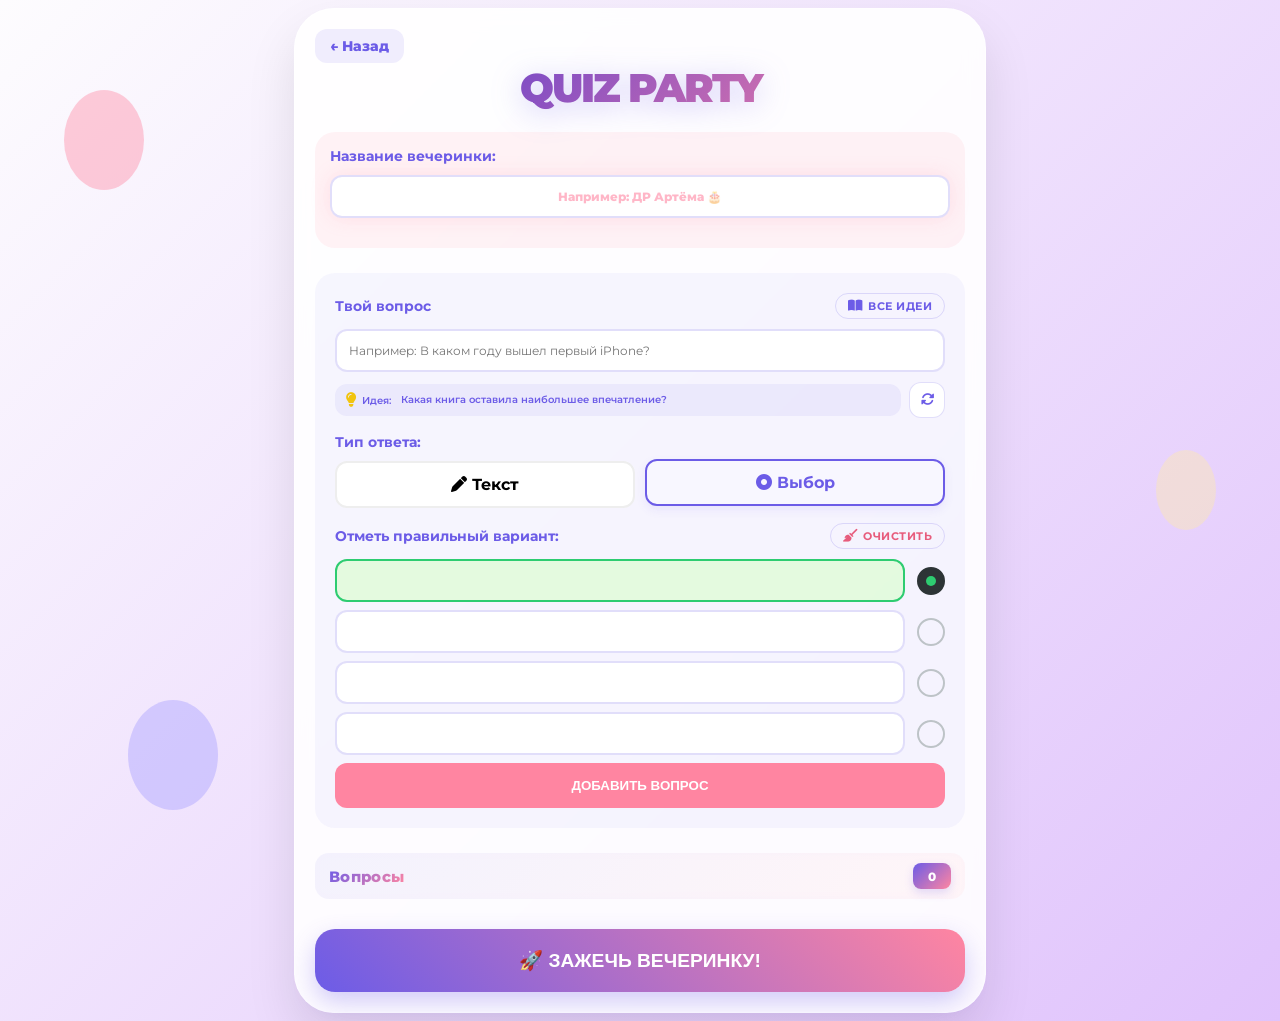
==== commit b9271fea: "added new category about-me" ====
--- a/frontend/create.html
+++ b/frontend/create.html
@@ -63,22 +63,40 @@
 
                 <div id="options-fields" class="options-creation-zone" style="display: block;">
                     <div class="input-group">
-                        <label>Отметь правильный вариант:</label>
+                        <div style="display:flex; justify-content:space-between; align-items:center; margin-bottom:10px;">
+                            <label style="margin:0;">Отметь правильный вариант:</label>
+                            <button type="button" class="btn-clear-options" onclick="clearOptions()">
+                                <i class="fa-solid fa-broom"></i>
+                                Очистить
+                            </button>
+                        </div>
                         
                         <div class="opt-create-row">
-                            <input type="text" id="opt-1" placeholder="Вариант 1" class="opt-input"> 
+                            <div class="input-with-clear">
+                                <input type="text" id="opt-1" class="opt-input">
+                                <span class="clear-input" onclick="clearSingleInput(this)">×</span>
+                            </div>
                             <input type="radio" name="correct-opt" value="0" checked>
                         </div>
                         <div class="opt-create-row">
-                            <input type="text" id="opt-2" placeholder="Вариант 2" class="opt-input"> 
+                            <div class="input-with-clear">
+                                <input type="text" id="opt-2" class="opt-input">
+                                <span class="clear-input" onclick="clearSingleInput(this)">×</span>
+                            </div>
                             <input type="radio" name="correct-opt" value="1">
                         </div>
                         <div class="opt-create-row">
-                            <input type="text" id="opt-3" placeholder="Вариант 3" class="opt-input"> 
+                            <div class="input-with-clear">
+                                <input type="text" id="opt-3" class="opt-input">
+                                <span class="clear-input" onclick="clearSingleInput(this)">×</span>
+                            </div>
                             <input type="radio" name="correct-opt" value="2">
                         </div>
                         <div class="opt-create-row">
-                            <input type="text" id="opt-4" placeholder="Вариант 4" class="opt-input"> 
+                            <div class="input-with-clear">
+                                <input type="text" id="opt-4" class="opt-input">
+                                <span class="clear-input" onclick="clearSingleInput(this)">×</span>
+                            </div>
                             <input type="radio" name="correct-opt" value="3">
                         </div>
                     </div>
@@ -86,7 +104,10 @@
 
                 <div id="correct-answer-zone" class="input-group" style="display: none;">
                     <label>Ответ:</label>
-                    <input type="text" id="q-input-correct" placeholder="Введите текст ответа" maxlength="35">
+                    <div class="input-with-clear correct-text">
+                        <input type="text" id="q-input-correct" class="opt-input">
+                        <span class="clear-input" onclick="clearSingleInput(this)">×</span>
+                    </div>
                 </div>
 
                 <button id="add-btn" onclick="addQuestionToList()" class="btn-party-add">ДОБАВИТЬ ВОПРОС</button>
@@ -119,6 +140,7 @@
             </div>
             <div class="library-filter">
                 <button class="filter-btn active" data-category="all" onclick="filterLibrary('all')">Все</button>
+                <button class="filter-btn" data-category="about-me" onclick="filterLibrary('about-me')">Обо мне</button>
                 <button class="filter-btn" data-category="funny" onclick="filterLibrary('funny')">Юмор</button>
                 <button class="filter-btn" data-category="music" onclick="filterLibrary('music')">Музыка</button>
                 <button class="filter-btn" data-category="sports" onclick="filterLibrary('sports')">Спорт</button>
--- a/frontend/css/style.css
+++ b/frontend/css/style.css
@@ -1,23 +1,29 @@
 body {
-    margin: auto; font-family: 'Montserrat', sans-serif;
+    margin: a; font-family: 'Montserrat', sans-serif;
     background: linear-gradient(135deg, #fdfcfe 0%, #e0c3fc 100%);
     min-height: 100vh;
+}
+
+.no-scroll {
+    overflow: hidden;
 }
 
 
 .main-container {
     width: 100%;
-    max-width: 622px; /* Ограничение сверху для красоты на ПК */
-    margin:auto;   /* Центрирование */
-    padding: 0 15px;  /* Боковые отступы внутри */
+    max-width: 700px; /* Было 622px, ставим больше */
+    margin: auto;
+    padding: 0 15px;  /* Небольшие отступы, чтобы не липло к краям экрана */
     box-sizing: border-box;
-    display: flex; justify-content: center; padding: 20px;
+    display: flex;
+    flex-direction: column;
+    align-items: center;
 }
 
 .party-card {
     background: rgba(255,255,255,0.9);
     padding: 30px; border-radius: 30px;
-    width: 100%; max-width: 500px;
+    width: 100%; max-width: 650px;
     box-shadow: 0 10px 30px rgba(0,0,0,0.1);
     z-index: 10;
 }
--- a/frontend/css/create.css
+++ b/frontend/css/create.css
@@ -138,6 +138,7 @@
     box-shadow: 0 4px 10px rgba(108, 92, 231, 0.1);
 }
 
+
 /* ВАРИАНТЫ ОТВЕТОВ И РАДИО-КНОПКИ */
 .opt-create-row {
     display: flex;
@@ -191,17 +192,8 @@
 }
 
 .opt-create-row.correct-selected .opt-input {
-    background: white;
+    background: rgba(212, 254, 199, 0.563);
     border-color: #2ecc71;
-}
-
-.opt-create-row:has(input[name="correct-opt"]:checked) .opt-input {
-    border-color: #2ecc71 !important;
-    background-color: #f0fff4 !important;
-    background-image: url("data:image/svg+xml,%3Csvg xmlns='http://www.w3.org/2000/svg' viewBox='0 0 24 24' fill='%232ecc71' width='18px' height='18px'%3E%3Cpath d='M0 0h24v24H0z' fill='none'/%3E%3Cpath d='M9 16.17L4.83 12l-1.42 1.41L9 19 21 7l-1.41-1.41z'/%3E%3C/svg%3E");
-    background-repeat: no-repeat;
-    background-position: right 10px center;
-    padding-right: 40px;
 }
 
 /* =========================================
@@ -264,6 +256,100 @@
 
 .party-scroll-list::-webkit-scrollbar { width: 6px; }
 .party-scroll-list::-webkit-scrollbar-thumb { background: #ff85a1; border-radius: 10px; }
+
+/* КНОПКА ОЧИСТКИ ВАРИАНТОВ */
+.btn-clear-options {
+    appearance: none;
+    border: none;
+    background: transparent;
+    padding: 0;
+    margin: 0;
+    display: flex;
+    align-items: center;
+    gap: 6px;
+    cursor: pointer;
+    font-family: 'Montserrat', sans-serif;
+    font-size: 0.7rem;
+    font-weight: 700;
+    color: #e75c7c;
+    text-transform: uppercase;
+    letter-spacing: 0.5px;
+    border: 1.5px solid rgba(108, 92, 231, 0.2);
+    padding: 5px 12px;
+    border-radius: 20px;
+    transition: all 0.2s cubic-bezier(0.4, 0, 0.2, 1);
+    flex-shrink: 0;
+}
+
+
+/* Стили иконки внутри */
+.btn-clear-options i {
+    font-size: 0.8rem;
+    color: #e75c7c;
+    transition: transform 0.2s ease;
+}
+
+.btn-clear-options:hover {
+    /* Легкая заливка фона */
+    background: rgba(231, 92, 143, 0.06);
+    
+    /* Делаем рамку чуть активнее */
+    border-color: rgba(231, 92, 157, 0.4);
+    
+    /* Легкое смещение вверх */
+    transform: translateY(-1px);
+    
+    /* Тонкая, едва заметная тень */
+    box-shadow: 0 3px 6px rgba(108, 92, 231, 0.1);
+}
+
+/* Анимация иконки при наведении */
+.btn-clear-options:hover i {
+    /* Иконка немного поворачивается, привлекая внимание */
+    transform: rotate(10deg);
+}
+
+.btn-clear-options:active {
+    /* Эффект «нажатия»: возвращаем вниз и уменьшаем тень */
+    transform: translateY(0px);
+    box-shadow: 0 1px 3px rgba(231, 92, 182, 0.1);
+    background: rgba(231, 92, 194, 0.12); /* Чуть темнее фон */
+}
+
+/* КНОПКА ОЧИСТКИ ОДНОГО ВАРИАНТА */
+.input-with-clear {
+    position: relative;
+    width: 100%;
+}
+
+.input-with-clear input {
+    width: 100%;
+    padding-right: 30px; /* место под крестик */
+    box-sizing: border-box;
+    font-size: 16px;
+}
+
+.clear-input {
+    position: absolute;
+    top: 50%;
+    right: 10px;
+    transform: translateY(-50%);
+    cursor: pointer;
+    font-size: 20px;
+    color: #888;
+    display: none; /* скрыт по умолчанию */
+    user-select: none;
+}
+
+.clear-input:hover {
+    color: #e74c3c;
+}
+
+/* Отступ снизу текстового ответа, чтобы кнопка "Добавить вопрос" не прилипала */
+.input-with-clear.correct-text {
+    margin-bottom: 20px; /* или 25px, подгони визуально */
+}
+
 
 /* =========================================
    5. КАРТОЧКИ ВОПРОСОВ И ВАРИАНТЫ
@@ -306,7 +392,7 @@
     min-width: 0;
     font-weight: 700;
     font-size: 0.85rem;
-    color: #2d3436;
+    color: #6c5ce7;
     line-height: 1.2;
     word-break: break-word;
     overflow-wrap: break-word;
@@ -528,7 +614,7 @@
     padding: 25px; /* Чуть уменьшил паддинг, чтобы скролл-бар не был слишком далеко */
     border-radius: 25px;
     width: 90%; 
-    max-width: 450px; 
+    max-width: 650px; 
     color: #333;
     
     /* === КРИТИЧНО ДЛЯ СКРОЛЛА === */
@@ -882,7 +968,7 @@
     /* Уменьшаем саму модалку */
     .modal-content, .library-content {
         width: 100% !important;
-        height: 85vh; /* Чуть выше на мобилках */
+        height: 80vh; /* Чуть выше на мобилках */
         border-radius: 20px 20px 0 0;
         position: fixed;
         bottom: 0;
@@ -951,4 +1037,8 @@
         font-size: 0.7rem;
         padding: 3px 8px;
     }
+
+    .question-text{
+        font-size: 0.75rem;
+    }
 }
